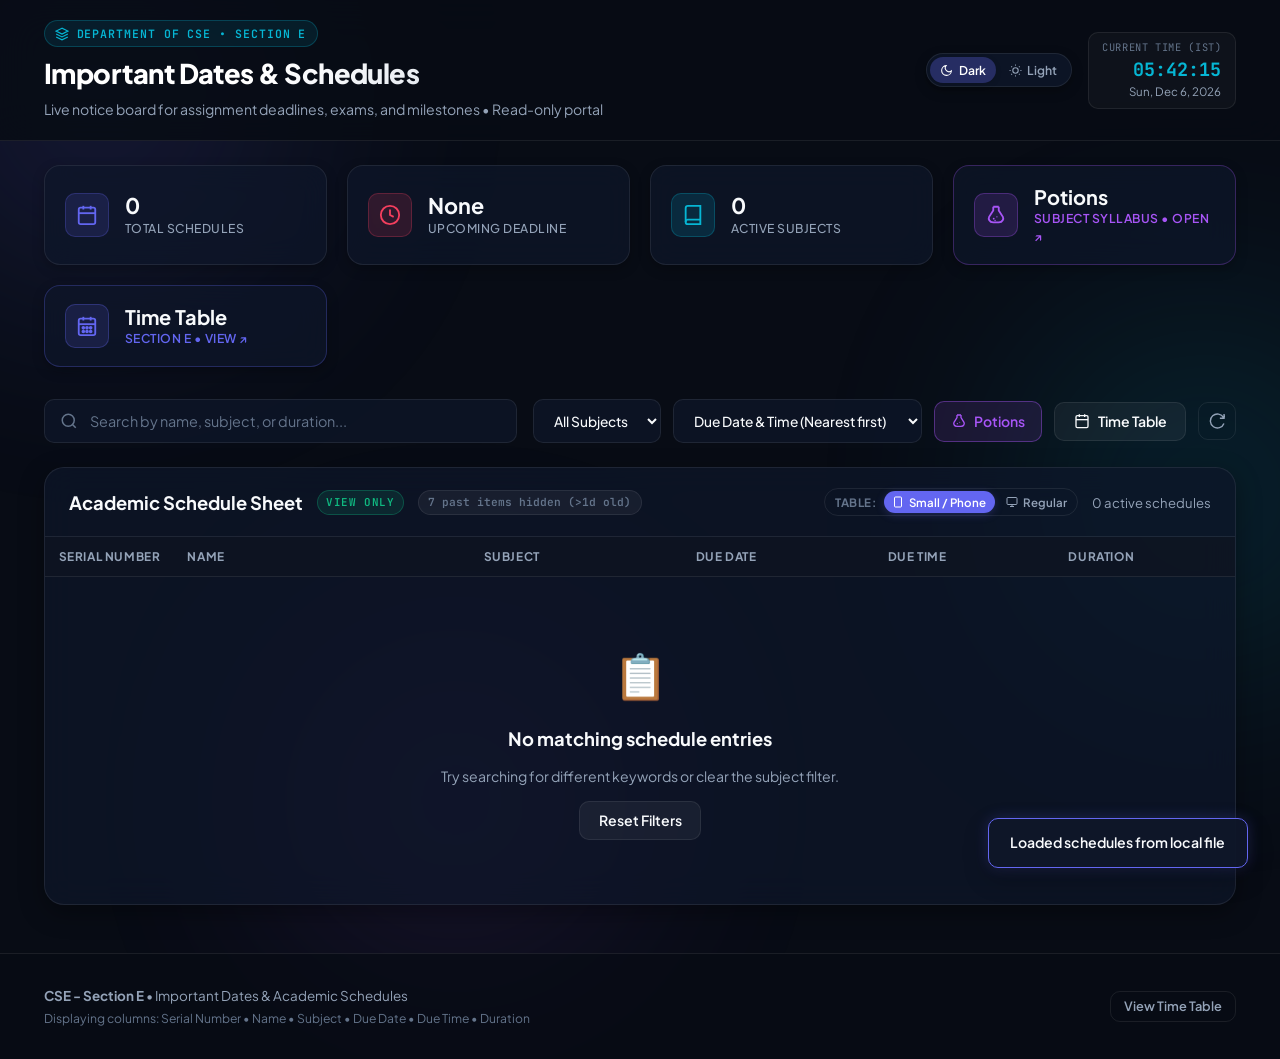
==== index.html @ bdba275c "Syllabus tab added" ====
<!DOCTYPE html>
<html lang="en">
<head>
  <meta charset="UTF-8">
  <meta name="viewport" content="width=device-width, initial-scale=1.0">
  <meta name="description" content="CSE-E Academic Schedules & Important Dates - View-only portal synced with offline schedules.txt.">
  <title>CSE - E | Important Dates & Schedules</title>
  <link rel="preconnect" href="https://fonts.googleapis.com">
  <link rel="preconnect" href="https://fonts.gstatic.com" crossorigin>
  <link href="https://fonts.googleapis.com/css2?family=Plus+Jakarta+Sans:wght@300;400;500;600;700;800&family=JetBrains+Mono:wght@400;500;600&display=swap" rel="stylesheet">
  <link rel="stylesheet" href="style.css?v=2">
  <script>
    (function() {
      try {
        const saved = localStorage.getItem('csee_theme') || 'dark';
        document.documentElement.setAttribute('data-theme', saved);
      } catch (e) {
        document.documentElement.setAttribute('data-theme', 'dark');
      }
    })();
  </script>
</head>
<body class="view-page">
  <!-- Ambient background glow elements -->
  <div class="glow-orb orb-1"></div>
  <div class="glow-orb orb-2"></div>
  <div class="glow-orb orb-3"></div>

  <!-- Header Section -->
  <header class="header">
    <div class="container header-container">
      <div class="brand">
        <div class="brand-badge">
          <svg class="brand-icon" viewBox="0 0 24 24" fill="none" stroke="currentColor" stroke-width="2">
            <path d="M12 2L2 7l10 5 10-5-10-5zM2 17l10 5 10-5M2 12l10 5 10-5"/>
          </svg>
          <span>DEPARTMENT OF CSE &bull; SECTION E</span>
        </div>
        <h1 class="portal-title">Important Dates & Schedules</h1>
        <p class="portal-subtitle">Live notice board for assignment deadlines, exams, and milestones &bull; Read-only portal</p>
      </div>

      <div class="header-right">
        <!-- Theme Mode Switcher -->
        <div class="theme-switch" role="group" aria-label="Theme mode switcher">
          <button type="button" class="theme-opt-btn active" id="themeDarkBtn" title="Switch to Dark Mode" aria-label="Dark Mode">
            <svg viewBox="0 0 24 24" fill="none" stroke="currentColor" stroke-width="2">
              <path d="M21 12.79A9 9 0 1 1 11.21 3 7 7 0 0 0 21 12.79z"></path>
            </svg>
            <span>Dark</span>
          </button>
          <button type="button" class="theme-opt-btn" id="themeLightBtn" title="Switch to Light Mode" aria-label="Light Mode">
            <svg viewBox="0 0 24 24" fill="none" stroke="currentColor" stroke-width="2">
              <circle cx="12" cy="12" r="5"></circle>
              <line x1="12" y1="1" x2="12" y2="3"></line>
              <line x1="12" y1="21" x2="12" y2="23"></line>
              <line x1="4.22" y1="4.22" x2="5.64" y2="5.64"></line>
              <line x1="18.36" y1="18.36" x2="19.78" y2="19.78"></line>
              <line x1="1" y1="12" x2="3" y2="12"></line>
              <line x1="21" y1="12" x2="23" y2="12"></line>
              <line x1="4.22" y1="19.78" x2="5.64" y2="18.36"></line>
              <line x1="18.36" y1="5.64" x2="19.78" y2="4.22"></line>
            </svg>
            <span>Light</span>
          </button>
        </div>

        <div class="live-clock-card">
          <div class="clock-label">CURRENT TIME (IST)</div>
          <div class="clock-time" id="liveClock">--:--:--</div>
          <div class="clock-date" id="liveDate">Loading...</div>
        </div>
      </div>
    </div>
  </header>

  <!-- Quick Status Summary Cards -->
  <section class="stats-section">
    <div class="container stats-grid-view">
      <div class="stat-card">
        <div class="stat-icon total-icon">
          <svg viewBox="0 0 24 24" fill="none" stroke="currentColor" stroke-width="2">
            <rect x="3" y="4" width="18" height="18" rx="2" ry="2"></rect>
            <line x1="16" y1="2" x2="16" y2="6"></line>
            <line x1="8" y1="2" x2="8" y2="6"></line>
            <line x1="3" y1="10" x2="21" y2="10"></line>
          </svg>
        </div>
        <div class="stat-info">
          <span class="stat-value" id="statTotalCount">0</span>
          <span class="stat-title">Total Schedules</span>
        </div>
      </div>

      <div class="stat-card">
        <div class="stat-icon urgent-icon">
          <svg viewBox="0 0 24 24" fill="none" stroke="currentColor" stroke-width="2">
            <circle cx="12" cy="12" r="10"></circle>
            <polyline points="12 6 12 12 16 14"></polyline>
          </svg>
        </div>
        <div class="stat-info">
          <span class="stat-value" id="statDueSoon">--</span>
          <span class="stat-title">Upcoming Deadline</span>
        </div>
      </div>

      <div class="stat-card">
        <div class="stat-icon subject-icon">
          <svg viewBox="0 0 24 24" fill="none" stroke="currentColor" stroke-width="2">
            <path d="M4 19.5A2.5 2.5 0 0 1 6.5 17H20"></path>
            <path d="M6.5 2H20v20H6.5A2.5 2.5 0 0 1 4 19.5v-15A2.5 2.5 0 0 1 6.5 2z"></path>
          </svg>
        </div>
        <div class="stat-info">
          <span class="stat-value" id="statSubjectsCount">0</span>
          <span class="stat-title">Active Subjects</span>
        </div>
      </div>

      <a class="stat-card stat-card-interactive potions-card" id="openPotionsCard" href="https://docs.google.com/document/d/1VaUhq8K8fnK2XZphHLswSCfXqhqDWJyjUrxUcjW-ZAA/edit?usp=sharing" target="_blank" rel="noopener noreferrer" title="View Subject Syllabus (Potions)">
        <div class="stat-icon potions-icon">
          <svg viewBox="0 0 24 24" fill="none" stroke="currentColor" stroke-width="2">
            <path d="M9 3h6M9 3v4L4.5 14C3.5 16 4.5 20 9 20h6c4.5 0 5.5-4 4.5-6L15 7V3M9 3h6"/>
            <circle cx="9.5" cy="16" r="1" fill="currentColor" stroke="none"/>
            <circle cx="13" cy="14" r="0.75" fill="currentColor" stroke="none"/>
            <circle cx="11" cy="18" r="0.75" fill="currentColor" stroke="none"/>
          </svg>
        </div>
        <div class="stat-info">
          <span class="stat-value potions-val">Potions</span>
          <span class="stat-title potions-sub">Subject Syllabus &bull; Open ↗</span>
        </div>
      </a>

      <div class="stat-card stat-card-interactive" id="openTimetableCard" role="button" tabindex="0" title="Click to view weekly class timetable">
        <div class="stat-icon timetable-icon">
          <svg viewBox="0 0 24 24" fill="none" stroke="currentColor" stroke-width="2">
            <rect x="3" y="4" width="18" height="18" rx="2" ry="2"></rect>
            <line x1="16" y1="2" x2="16" y2="6"></line>
            <line x1="8" y1="2" x2="8" y2="6"></line>
            <line x1="3" y1="10" x2="21" y2="10"></line>
            <circle cx="8" cy="14" r="1" fill="currentColor"></circle>
            <circle cx="12" cy="14" r="1" fill="currentColor"></circle>
            <circle cx="16" cy="14" r="1" fill="currentColor"></circle>
            <circle cx="8" cy="18" r="1" fill="currentColor"></circle>
            <circle cx="12" cy="18" r="1" fill="currentColor"></circle>
            <circle cx="16" cy="18" r="1" fill="currentColor"></circle>
          </svg>
        </div>
        <div class="stat-info">
          <span class="stat-value timetable-val">Time Table</span>
          <span class="stat-title timetable-sub">Section E &bull; View ↗</span>
        </div>
      </div>
    </div>
  </section>

  <!-- Main View Area -->
  <main class="main-content">
    <div class="container">
      
      <!-- Filter and Search Bar -->
      <div class="filter-wrapper">
        <div class="search-box">
          <svg class="search-icon" viewBox="0 0 24 24" fill="none" stroke="currentColor" stroke-width="2">
            <circle cx="11" cy="11" r="8"></circle>
            <line x1="21" y1="21" x2="16.65" y2="16.65"></line>
          </svg>
          <input type="text" id="searchInput" placeholder="Search by name, subject, or duration..." autocomplete="off">
          <button class="clear-search" id="clearSearch" aria-label="Clear search" style="display: none;">&times;</button>
        </div>

        <div class="filter-controls">
          <div class="select-group">
            <label for="subjectFilter" class="visually-hidden">Filter by Subject</label>
            <select id="subjectFilter" aria-label="Filter by Subject">
              <option value="all">All Subjects</option>
            </select>
          </div>

          <div class="select-group">
            <label for="sortSelect" class="visually-hidden">Sort order</label>
            <select id="sortSelect" aria-label="Sort schedules">
              <option value="datetime-asc" selected>Due Date &amp; Time (Nearest first)</option>
              <option value="datetime-desc">Due Date &amp; Time (Furthest first)</option>
              <option value="sn-asc">Serial Number: 1 &rarr; N</option>
              <option value="name-asc">Name: A &rarr; Z</option>
              <option value="subject-asc">Subject: A &rarr; Z</option>
            </select>
          </div>

          <a class="btn btn-potions" id="openPotionsBtn" href="https://docs.google.com/document/d/1VaUhq8K8fnK2XZphHLswSCfXqhqDWJyjUrxUcjW-ZAA/edit?usp=sharing" target="_blank" rel="noopener noreferrer" title="View Subject Syllabus">
            <svg class="icon" viewBox="0 0 24 24" fill="none" stroke="currentColor" stroke-width="2">
              <path d="M9 3h6M9 3v4L4.5 14C3.5 16 4.5 20 9 20h6c4.5 0 5.5-4 4.5-6L15 7V3"/>
              <circle cx="9.5" cy="16" r="1" fill="currentColor" stroke="none"/>
              <circle cx="13" cy="14" r="0.75" fill="currentColor" stroke="none"/>
            </svg>
            <span>Potions</span>
          </a>

          <button class="btn btn-secondary" id="openTimetableBtn" type="button" title="View Weekly Class Time Table">
            <svg class="icon" viewBox="0 0 24 24" fill="none" stroke="currentColor" stroke-width="2">
              <rect x="3" y="4" width="18" height="18" rx="2" ry="2"></rect>
              <line x1="16" y1="2" x2="16" y2="6"></line>
              <line x1="8" y1="2" x2="8" y2="6"></line>
              <line x1="3" y1="10" x2="21" y2="10"></line>
            </svg>
            <span>Time Table</span>
          </button>

          <button class="btn btn-ghost btn-icon-only" id="refreshBtn" title="Reload schedules data">
            <svg viewBox="0 0 24 24" fill="none" stroke="currentColor" stroke-width="2">
              <path d="M21.5 2v6h-6M21.34 15.57a10 10 0 1 1-.57-8.38l5.67-5.67"/>
            </svg>
          </button>
        </div>
      </div>

      <!-- Local file:// protocol helper banner (visible only if browser CORS blocks local file fetch) -->
      <div class="file-protocol-banner" id="fileProtocolBanner" style="display: none;">
        <div class="banner-content">
          <svg viewBox="0 0 24 24" fill="none" stroke="currentColor" stroke-width="2">
            <circle cx="12" cy="12" r="10"></circle>
            <line x1="12" y1="8" x2="12" y2="12"></line>
            <line x1="12" y1="16" x2="12.01" y2="16"></line>
          </svg>
          <div>
            <strong>Direct file:// protocol detected:</strong>
            <span>Browsers restrict reading local disk files via file://. Choose <code>schedules.txt</code> from this folder once or open via GitHub Pages / local server.</span>
          </div>
        </div>
        <label class="btn btn-sm btn-primary file-input-label">
          <span>Choose schedules.txt</span>
          <input type="file" id="localFileInput" accept=".txt,.csv" style="display: none;">
        </label>
      </div>

      <!-- Schedules Table Container -->
      <div class="table-container-card scale-compact" id="tableCard">
        <div class="table-header-meta">
          <div class="table-title-wrap">
            <h2 class="section-title">Academic Schedule Sheet</h2>
            <span class="read-only-badge">VIEW ONLY</span>
            <span class="hidden-pill" id="hiddenStatusBadge" style="display: none;"></span>
          </div>

          <div class="table-meta-right">
            <!-- Quick Scale Toggle (Small/Phone vs Regular) -->
            <div class="table-scale-switch" role="group" aria-label="Table scale view">
              <span class="scale-label">Table:</span>
              <button type="button" class="scale-btn active" id="scaleCompactBtn" data-scale="compact" title="Small scale: fits mobile screen easily without scrolling">
                <svg viewBox="0 0 24 24" fill="none" stroke="currentColor" stroke-width="2">
                  <rect x="5" y="2" width="14" height="20" rx="2" ry="2"></rect>
                  <line x1="12" y1="18" x2="12.01" y2="18"></line>
                </svg>
                <span>Small / Phone</span>
              </button>
              <button type="button" class="scale-btn" id="scaleNormalBtn" data-scale="normal" title="Regular scale with horizontal scrolling">
                <svg viewBox="0 0 24 24" fill="none" stroke="currentColor" stroke-width="2">
                  <rect x="2" y="3" width="20" height="14" rx="2" ry="2"></rect>
                  <line x1="8" y1="21" x2="16" y2="21"></line>
                  <line x1="12" y1="17" x2="12" y2="21"></line>
                </svg>
                <span>Regular</span>
              </button>
            </div>
            <span class="results-count" id="resultsCount">Showing active entries</span>
          </div>
        </div>

        <div class="table-responsive">
          <table class="schedules-table" id="schedulesTable">
            <thead>
              <tr>
                <th class="col-sn" scope="col"><span class="th-desktop">Serial Number</span><span class="th-mobile">#</span></th>
                <th class="col-name" scope="col">Name</th>
                <th class="col-subject" scope="col">Subject</th>
                <th class="col-due" scope="col">Due Date</th>
                <th class="col-time" scope="col"><span class="th-desktop">Due Time</span><span class="th-mobile">Time</span></th>
                <th class="col-duration" scope="col"><span class="th-desktop">Duration</span><span class="th-mobile">Dur</span></th>
              </tr>
            </thead>
            <tbody id="schedulesTableBody">
              <!-- Dynamically populated rows from schedules.txt -->
            </tbody>
          </table>
        </div>

        <!-- Empty State -->
        <div class="empty-state" id="emptyState" style="display: none;">
          <div class="empty-icon">📋</div>
          <h3>No matching schedule entries</h3>
          <p>Try searching for different keywords or clear the subject filter.</p>
          <button class="btn btn-secondary" id="resetFiltersBtn">Reset Filters</button>
        </div>
      </div>

    </div>
  </main>

  <!-- Time Table Modal / Lightbox -->
  <div class="modal-overlay" id="timetableModal" role="dialog" aria-modal="true" aria-labelledby="timetableTitle">
    <div class="modal-card timetable-modal-card">
      <div class="modal-header">
        <div class="modal-title-wrap">
          <div class="brand-badge" style="margin-bottom: 0.25rem;">
            <span>SECTION E &bull; SEMESTER TIMETABLE</span>
          </div>
          <h3 id="timetableTitle">Class Time Table</h3>
        </div>
        <div class="modal-header-actions">
          <a href="Time_Table.jpeg" download="CSE_E_Time_Table.jpeg" class="btn btn-sm btn-secondary" title="Download Time Table Image">
            <svg class="icon" viewBox="0 0 24 24" fill="none" stroke="currentColor" stroke-width="2">
              <path d="M21 15v4a2 2 0 0 1-2 2H5a2 2 0 0 1-2-2v-4"></path>
              <polyline points="7 10 12 15 17 10"></polyline>
              <line x1="12" y1="15" x2="12" y2="3"></line>
            </svg>
            <span>Download</span>
          </a>
          <a href="Time_Table.jpeg" target="_blank" rel="noopener noreferrer" class="btn btn-sm btn-ghost" title="Open full resolution in new tab">
            <svg class="icon" viewBox="0 0 24 24" fill="none" stroke="currentColor" stroke-width="2">
              <path d="M18 13v6a2 2 0 0 1-2 2H5a2 2 0 0 1-2-2V8a2 2 0 0 1 2-2h6"></path>
              <polyline points="15 3 21 3 21 9"></polyline>
              <line x1="10" y1="14" x2="21" y2="3"></line>
            </svg>
            <span>Full View</span>
          </a>
          <button class="modal-close-btn" id="closeTimetableBtn" aria-label="Close timetable modal">&times;</button>
        </div>
      </div>
      <div class="timetable-modal-body">
        <div class="timetable-img-wrapper">
          <img src="Time_Table.jpeg" alt="CSE Section E Class Time Table" class="timetable-img" onerror="this.src='Time_Table.png'" id="timetableImg">
        </div>
      </div>
    </div>
  </div>

  <!-- Notification Toast -->
  <div class="toast" id="toastNotification" role="alert"></div>

  <!-- Footer -->
  <footer class="footer">
    <div class="container footer-content">
      <div class="footer-left">
        <p><strong>CSE - Section E</strong> &bull; Important Dates &amp; Academic Schedules</p>
        <p class="text-muted">Displaying columns: Serial Number &bull; Name &bull; Subject &bull; Due Date &bull; Due Time &bull; Duration</p>
      </div>
      <div class="footer-actions">
        <button class="btn btn-sm btn-ghost" id="openTimetableFooterBtn">View Time Table</button>
      </div>
    </div>
  </footer>

  <script src="script.js?v=2"></script>
</body>
</html>
---- style.css ----
/* ==========================================================================
   CSE - E Important Dates & Schedules - Global Design System
   Modern Glassmorphic Dark Architecture with Refined Typography
   ========================================================================== */

:root, [data-theme="dark"] {
  /* Color Palette - Dark Mode (Default) */
  --bg-dark: #080c15;
  --bg-card: rgba(15, 23, 42, 0.72);
  --bg-card-hover: rgba(24, 34, 60, 0.85);
  --bg-card-solid: #0f172a;
  --bg-input: rgba(14, 20, 33, 0.85);
  --border-subtle: rgba(255, 255, 255, 0.08);
  --border-strong: rgba(255, 255, 255, 0.16);
  --border-focus: rgba(99, 102, 241, 0.55);

  /* Text Colors */
  --text-main: #f8fafc;
  --text-muted: #94a3b8;
  --text-dim: #64748b;

  /* Accent Colors */
  --primary: #6366f1;
  --primary-hover: #4f46e5;
  --primary-glow: rgba(99, 102, 241, 0.25);
  --cyan: #06b6d4;
  --cyan-glow: rgba(6, 182, 212, 0.2);
  --emerald: #10b981;
  --emerald-glow: rgba(16, 185, 129, 0.2);
  --amber: #f59e0b;
  --amber-glow: rgba(245, 158, 11, 0.2);
  --rose: #f43f5e;
  --rose-glow: rgba(244, 63, 94, 0.2);
  --purple: #a855f7;

  /* Theme Specific Component Styling */
  --header-bg: rgba(8, 12, 21, 0.85);
  --table-head-bg: rgba(14, 20, 33, 0.75);
  --table-row-hover: rgba(255, 255, 255, 0.035);
  --pill-bg: rgba(255, 255, 255, 0.05);
  --clock-bg: rgba(255, 255, 255, 0.03);
  --portal-title-gradient: linear-gradient(135deg, #ffffff 40%, #cbd5e1 100%);
  --orb-opacity: 0.3;
  --theme-switch-bg: rgba(15, 23, 42, 0.85);
  --theme-active-bg: rgba(99, 102, 241, 0.3);
  --theme-active-color: #ffffff;
  --modal-overlay-bg: rgba(3, 7, 18, 0.78);
  --toast-bg: rgba(15, 23, 42, 0.95);
  --footer-bg: rgba(8, 12, 21, 0.7);

  --subject-pill-bg: rgba(99, 102, 241, 0.12);
  --subject-pill-border: rgba(99, 102, 241, 0.28);
  --subject-pill-text: #c7d2fe;

  --due-tag-urgent-bg: rgba(244, 63, 94, 0.18);
  --due-tag-urgent-border: rgba(244, 63, 94, 0.35);
  --due-tag-urgent-text: #fda4af;

  --due-tag-soon-bg: rgba(245, 158, 11, 0.18);
  --due-tag-soon-border: rgba(245, 158, 11, 0.35);
  --due-tag-soon-text: #fde68a;

  --due-tag-normal-bg: rgba(16, 185, 129, 0.15);
  --due-tag-normal-border: rgba(16, 185, 129, 0.3);
  --due-tag-normal-text: #a7f3d0;

  --due-tag-overdue-bg: rgba(100, 116, 139, 0.2);
  --due-tag-overdue-border: rgba(100, 116, 139, 0.3);
  --due-tag-overdue-text: #94a3b8;

  --due-time-bg: rgba(6, 182, 212, 0.1);
  --due-time-border: rgba(6, 182, 212, 0.25);
  --due-time-text: var(--cyan);

  --banner-warning-text: #fde68a;
  --inline-overdue-text: #fbbf24;

  /* Typography */
  --font-main: 'Plus Jakarta Sans', -apple-system, BlinkMacSystemFont, 'Segoe UI', Roboto, sans-serif;
  --font-mono: 'JetBrains Mono', monospace;

  /* Shadows & Transitions */
  --transition-fast: 0.15s cubic-bezier(0.16, 1, 0.3, 1);
  --transition-normal: 0.25s cubic-bezier(0.16, 1, 0.3, 1);
  --shadow-sm: 0 4px 12px rgba(0, 0, 0, 0.25);
  --shadow-md: 0 8px 24px rgba(0, 0, 0, 0.35);
  --shadow-lg: 0 16px 36px rgba(0, 0, 0, 0.45);
  --shadow-glow: 0 0 24px rgba(99, 102, 241, 0.2);

  /* Radius */
  --radius-sm: 6px;
  --radius-md: 10px;
  --radius-lg: 16px;
  --radius-xl: 20px;
  --radius-full: 9999px;
}

[data-theme="light"] {
  /* Color Palette - Light Mode */
  --bg-dark: #f8fafc;
  --bg-card: rgba(255, 255, 255, 0.9);
  --bg-card-hover: #ffffff;
  --bg-card-solid: #ffffff;
  --bg-input: #ffffff;
  --border-subtle: rgba(15, 23, 42, 0.08);
  --border-strong: rgba(15, 23, 42, 0.16);
  --border-focus: rgba(79, 70, 229, 0.55);

  /* Text Colors */
  --text-main: #0f172a;
  --text-muted: #475569;
  --text-dim: #64748b;

  /* Accent Colors */
  --primary: #4f46e5;
  --primary-hover: #4338ca;
  --primary-glow: rgba(79, 70, 229, 0.2);
  --cyan: #0284c7;
  --cyan-glow: rgba(2, 132, 199, 0.2);
  --emerald: #059669;
  --emerald-glow: rgba(5, 150, 105, 0.2);
  --amber: #d97706;
  --amber-glow: rgba(217, 119, 6, 0.2);
  --rose: #e11d48;
  --rose-glow: rgba(225, 29, 72, 0.2);
  --purple: #9333ea;

  /* Theme Specific Component Styling */
  --header-bg: rgba(255, 255, 255, 0.88);
  --table-head-bg: #f1f5f9;
  --table-row-hover: rgba(241, 245, 249, 0.85);
  --pill-bg: #f1f5f9;
  --clock-bg: #ffffff;
  --portal-title-gradient: linear-gradient(135deg, #0f172a 40%, #334155 100%);
  --orb-opacity: 0.12;
  --theme-switch-bg: #e2e8f0;
  --theme-active-bg: #ffffff;
  --theme-active-color: #4f46e5;
  --modal-overlay-bg: rgba(15, 23, 42, 0.5);
  --toast-bg: rgba(255, 255, 255, 0.98);
  --footer-bg: rgba(255, 255, 255, 0.85);

  --subject-pill-bg: #eef2ff;
  --subject-pill-border: #c7d2fe;
  --subject-pill-text: #4338ca;

  --due-tag-urgent-bg: #ffe4e6;
  --due-tag-urgent-border: #fecdd3;
  --due-tag-urgent-text: #be123c;

  --due-tag-soon-bg: #fef3c7;
  --due-tag-soon-border: #fde68a;
  --due-tag-soon-text: #b45309;

  --due-tag-normal-bg: #d1fae5;
  --due-tag-normal-border: #a7f3d0;
  --due-tag-normal-text: #047857;

  --due-tag-overdue-bg: #e2e8f0;
  --due-tag-overdue-border: #cbd5e1;
  --due-tag-overdue-text: #475569;

  --due-time-bg: #e0f2fe;
  --due-time-border: #bae6fd;
  --due-time-text: #0369a1;

  --banner-warning-text: #92400e;
  --inline-overdue-text: #b45309;

  /* Shadows */
  --shadow-sm: 0 2px 8px rgba(15, 23, 42, 0.05);
  --shadow-md: 0 6px 18px rgba(15, 23, 42, 0.08);
  --shadow-lg: 0 14px 32px rgba(15, 23, 42, 0.12);
  --shadow-glow: 0 0 20px rgba(79, 70, 229, 0.15);
}

/* Reset & Base */
*, *::before, *::after {
  box-sizing: border-box;
  margin: 0;
  padding: 0;
}

html {
  font-family: var(--font-main);
  background-color: var(--bg-dark);
  color: var(--text-main);
  scroll-behavior: smooth;
  -webkit-font-smoothing: antialiased;
  transition: background-color 0.25s ease, color 0.25s ease;
}

body {
  min-height: 100vh;
  position: relative;
  overflow-x: hidden;
  line-height: 1.5;
  display: flex;
  flex-direction: column;
}

.container {
  width: 100%;
  max-width: 1240px;
  margin: 0 auto;
  padding: 0 1.5rem;
}

/* Ambient Background Orbs */
.glow-orb {
  position: fixed;
  border-radius: 50%;
  filter: blur(130px);
  pointer-events: none;
  z-index: 0;
  opacity: var(--orb-opacity);
  transition: opacity 0.3s ease;
}

.orb-1 {
  width: 500px;
  height: 500px;
  background: radial-gradient(circle, var(--primary) 0%, transparent 70%);
  top: -150px;
  left: -150px;
}

.orb-2 {
  width: 450px;
  height: 450px;
  background: radial-gradient(circle, var(--cyan) 0%, transparent 70%);
  top: 30%;
  right: -150px;
}

.orb-3 {
  width: 400px;
  height: 400px;
  background: radial-gradient(circle, var(--purple) 0%, transparent 70%);
  bottom: -100px;
  left: 20%;
}

/* Visually Hidden Helper */
.visually-hidden {
  position: absolute;
  width: 1px;
  height: 1px;
  padding: 0;
  margin: -1px;
  overflow: hidden;
  clip: rect(0, 0, 0, 0);
  border: 0;
}

/* ==========================================================================
   Header Section
   ========================================================================== */

.header {
  position: sticky;
  top: 0;
  z-index: 50;
  padding: 1.25rem 0;
  background: var(--header-bg);
  backdrop-filter: blur(20px);
  -webkit-backdrop-filter: blur(20px);
  border-bottom: 1px solid var(--border-subtle);
  transition: background-color 0.25s ease, border-color 0.25s ease;
}

.header-container {
  display: flex;
  justify-content: space-between;
  align-items: center;
  gap: 1.5rem;
  flex-wrap: wrap;
}

.brand {
  display: flex;
  flex-direction: column;
  gap: 0.35rem;
}

.brand-badge {
  display: inline-flex;
  align-items: center;
  gap: 0.45rem;
  font-family: var(--font-mono);
  font-size: 0.72rem;
  font-weight: 600;
  letter-spacing: 0.08em;
  color: var(--cyan);
  background: rgba(6, 182, 212, 0.1);
  border: 1px solid rgba(6, 182, 212, 0.25);
  padding: 0.25rem 0.65rem;
  border-radius: var(--radius-full);
  width: fit-content;
}

.brand-icon {
  width: 14px;
  height: 14px;
}

.portal-title {
  font-size: 1.7rem;
  font-weight: 800;
  letter-spacing: -0.02em;
  background: var(--portal-title-gradient);
  -webkit-background-clip: text;
  -webkit-text-fill-color: transparent;
}

.portal-subtitle {
  font-size: 0.88rem;
  color: var(--text-muted);
}

.header-right {
  display: flex;
  align-items: center;
  gap: 1rem;
}

/* Theme Switcher */
.theme-switch {
  display: inline-flex;
  align-items: center;
  background: var(--theme-switch-bg);
  border: 1px solid var(--border-subtle);
  border-radius: var(--radius-full);
  padding: 3px;
  gap: 2px;
  box-shadow: var(--shadow-sm);
  transition: background-color 0.25s ease, border-color 0.25s ease;
}

.theme-opt-btn {
  display: inline-flex;
  align-items: center;
  gap: 0.35rem;
  background: transparent;
  border: none;
  border-radius: var(--radius-full);
  padding: 0.32rem 0.65rem;
  font-family: var(--font-main);
  font-size: 0.76rem;
  font-weight: 600;
  color: var(--text-muted);
  cursor: pointer;
  transition: all var(--transition-fast);
  user-select: none;
}

.theme-opt-btn svg {
  width: 13px;
  height: 13px;
  flex-shrink: 0;
}

.theme-opt-btn:hover {
  color: var(--text-main);
}

.theme-opt-btn.active {
  background: var(--theme-active-bg);
  color: var(--theme-active-color);
  box-shadow: 0 2px 6px rgba(0, 0, 0, 0.12);
}

/* Live Clock Card */
.live-clock-card {
  display: flex;
  flex-direction: column;
  align-items: flex-end;
  background: var(--clock-bg);
  border: 1px solid var(--border-subtle);
  padding: 0.45rem 0.85rem;
  border-radius: var(--radius-md);
  transition: background-color 0.25s ease, border-color 0.25s ease;
}

.clock-label {
  font-family: var(--font-mono);
  font-size: 0.65rem;
  letter-spacing: 0.06em;
  color: var(--text-dim);
}

.clock-time {
  font-family: var(--font-mono);
  font-size: 1.15rem;
  font-weight: 700;
  color: var(--cyan);
}

.clock-date {
  font-size: 0.72rem;
  color: var(--text-muted);
}

/* ==========================================================================
   Buttons & Badges
   ========================================================================== */

.btn {
  display: inline-flex;
  align-items: center;
  justify-content: center;
  gap: 0.5rem;
  font-family: var(--font-main);
  font-size: 0.88rem;
  font-weight: 600;
  padding: 0.6rem 1.15rem;
  border-radius: var(--radius-md);
  cursor: pointer;
  border: 1px solid transparent;
  transition: all var(--transition-fast);
  text-decoration: none;
  white-space: nowrap;
}

.btn .icon {
  width: 16px;
  height: 16px;
}

.btn-primary {
  background: linear-gradient(135deg, var(--primary) 0%, #4f46e5 100%);
  color: #ffffff;
  box-shadow: 0 4px 14px var(--primary-glow);
}

.btn-primary:hover {
  background: linear-gradient(135deg, #4f46e5 0%, #4338ca 100%);
  transform: translateY(-1px);
  box-shadow: 0 6px 18px rgba(99, 102, 241, 0.35);
}

.btn-secondary {
  background: var(--pill-bg);
  color: var(--text-main);
  border-color: var(--border-subtle);
}

.btn-secondary:hover {
  background: var(--border-subtle);
  border-color: var(--border-strong);
  transform: translateY(-1px);
}

.btn-success {
  background: linear-gradient(135deg, #10b981 0%, #059669 100%);
  color: #ffffff;
  box-shadow: 0 4px 14px var(--emerald-glow);
}

.btn-success:hover {
  background: linear-gradient(135deg, #059669 0%, #047857 100%);
  transform: translateY(-1px);
  box-shadow: 0 6px 18px rgba(16, 185, 129, 0.35);
}

.btn-ghost {
  background: transparent;
  color: var(--text-muted);
  border-color: var(--border-subtle);
}

.btn-ghost:hover {
  color: var(--text-main);
  background: var(--pill-bg);
}

.btn-outline {
  background: transparent;
  color: var(--primary);
  border-color: rgba(99, 102, 241, 0.4);
}

.btn-outline:hover {
  background: rgba(99, 102, 241, 0.1);
  border-color: var(--primary);
}

.btn-danger-outline {
  background: transparent;
  color: var(--rose);
  border-color: rgba(244, 63, 94, 0.35);
}

.btn-danger-outline:hover {
  background: rgba(244, 63, 94, 0.15);
  border-color: var(--rose);
}

.btn-sm {
  padding: 0.4rem 0.8rem;
  font-size: 0.8rem;
}

.btn-xs {
  padding: 0.25rem 0.55rem;
  font-size: 0.72rem;
}

.btn-icon-only {
  padding: 0.6rem;
  width: 38px;
  height: 38px;
}

.btn-icon-only svg {
  width: 18px;
  height: 18px;
}

/* ==========================================================================
   Quick Stats Overview
   ========================================================================== */

.stats-section {
  padding: 1.5rem 0 0.75rem 0;
  position: relative;
  z-index: 10;
}

.stats-grid-view {
  display: grid;
  grid-template-columns: repeat(4, 1fr);
  gap: 1.25rem;
}

.stat-card {
  background: var(--bg-card);
  backdrop-filter: blur(14px);
  -webkit-backdrop-filter: blur(14px);
  border: 1px solid var(--border-subtle);
  border-radius: var(--radius-lg);
  padding: 1.15rem 1.25rem;
  display: flex;
  align-items: center;
  gap: 1rem;
  box-shadow: var(--shadow-sm);
  transition: all var(--transition-fast);
}

.stat-card:hover {
  transform: translateY(-2px);
  border-color: rgba(255, 255, 255, 0.18);
  box-shadow: var(--shadow-md);
}

.stat-icon {
  width: 44px;
  height: 44px;
  border-radius: var(--radius-md);
  display: flex;
  align-items: center;
  justify-content: center;
  flex-shrink: 0;
}

.stat-icon svg {
  width: 22px;
  height: 22px;
}

.total-icon {
  background: rgba(99, 102, 241, 0.15);
  color: var(--primary);
  border: 1px solid rgba(99, 102, 241, 0.25);
}

.urgent-icon {
  background: rgba(244, 63, 94, 0.15);
  color: var(--rose);
  border: 1px solid rgba(244, 63, 94, 0.25);
}

.subject-icon {
  background: rgba(6, 182, 212, 0.15);
  color: var(--cyan);
  border: 1px solid rgba(6, 182, 212, 0.25);
}

.sync-icon {
  background: rgba(16, 185, 129, 0.15);
  color: var(--emerald);
  border: 1px solid rgba(16, 185, 129, 0.25);
}

.stat-info {
  display: flex;
  flex-direction: column;
  overflow: hidden;
}

.stat-value {
  font-size: 1.35rem;
  font-weight: 700;
  line-height: 1.2;
  color: var(--text-main);
  white-space: nowrap;
  overflow: hidden;
  text-overflow: ellipsis;
}

.sync-tag {
  font-family: var(--font-mono);
  font-size: 0.95rem;
  color: var(--emerald);
}

.stat-title {
  font-size: 0.76rem;
  font-weight: 500;
  color: var(--text-muted);
  text-transform: uppercase;
  letter-spacing: 0.04em;
}

/* ==========================================================================
   Filter and Search Bar
   ========================================================================== */

.main-content {
  padding: 1.25rem 0 3rem 0;
  flex: 1;
  position: relative;
  z-index: 10;
}

.filter-wrapper {
  display: flex;
  gap: 1rem;
  align-items: center;
  justify-content: space-between;
  margin-bottom: 1.5rem;
  flex-wrap: wrap;
}

.search-box {
  flex: 1;
  min-width: 280px;
  position: relative;
  display: flex;
  align-items: center;
}

.search-icon {
  position: absolute;
  left: 1rem;
  width: 18px;
  height: 18px;
  color: var(--text-dim);
  pointer-events: none;
}

.search-box input {
  width: 100%;
  background: var(--bg-card);
  border: 1px solid var(--border-subtle);
  border-radius: var(--radius-md);
  padding: 0.75rem 2.5rem 0.75rem 2.8rem;
  color: var(--text-main);
  font-family: var(--font-main);
  font-size: 0.9rem;
  transition: all var(--transition-fast);
  outline: none;
}

.search-box input:focus {
  border-color: var(--primary);
  background: rgba(20, 29, 50, 0.8);
  box-shadow: 0 0 0 3px rgba(99, 102, 241, 0.2);
}

.search-box input::placeholder {
  color: var(--text-dim);
}

.clear-search {
  position: absolute;
  right: 0.85rem;
  background: transparent;
  border: none;
  color: var(--text-dim);
  font-size: 1.25rem;
  cursor: pointer;
  line-height: 1;
  padding: 0.2rem;
}

.clear-search:hover {
  color: var(--text-main);
}

.filter-controls {
  display: flex;
  gap: 0.75rem;
  align-items: center;
}

.select-group select {
  background: var(--bg-card);
  border: 1px solid var(--border-subtle);
  color: var(--text-main);
  font-family: var(--font-main);
  font-size: 0.86rem;
  font-weight: 500;
  padding: 0.72rem 1rem;
  border-radius: var(--radius-md);
  cursor: pointer;
  outline: none;
  transition: border-color var(--transition-fast);
}

.select-group select:focus {
  border-color: var(--primary);
}

/* ==========================================================================
   Banners & Protocol Helpers
   ========================================================================== */

.file-protocol-banner {
  background: rgba(245, 158, 11, 0.12);
  border: 1px solid rgba(245, 158, 11, 0.35);
  border-radius: var(--radius-md);
  padding: 1rem 1.25rem;
  margin-bottom: 1.5rem;
  display: flex;
  align-items: center;
  justify-content: space-between;
  gap: 1rem;
  flex-wrap: wrap;
}

.banner-content {
  display: flex;
  align-items: center;
  gap: 0.75rem;
  color: #fde68a;
  font-size: 0.88rem;
}

.banner-content svg {
  width: 22px;
  height: 22px;
  flex-shrink: 0;
  color: var(--amber);
}

.banner-content code {
  background: rgba(0, 0, 0, 0.3);
  padding: 0.1rem 0.35rem;
  border-radius: 4px;
  font-family: var(--font-mono);
}

/* Workflow hint card */
.workflow-hint-card {
  margin-top: 1.5rem;
  background: rgba(255, 255, 255, 0.02);
  border: 1px dashed var(--border-subtle);
  border-radius: var(--radius-md);
  padding: 0.9rem 1.25rem;
  display: flex;
  align-items: center;
  gap: 0.85rem;
  color: var(--text-muted);
  font-size: 0.86rem;
}

.workflow-hint-card a {
  color: var(--primary);
  text-decoration: underline;
  text-underline-offset: 3px;
}

.hint-icon {
  font-size: 1.15rem;
}

/* ==========================================================================
   Schedules Table Card & 5 Strict Columns
   Columns: Serial Number, Name, Subject, Due Date, Duration
   ========================================================================== */

.table-container-card {
  background: var(--bg-card);
  backdrop-filter: blur(16px);
  -webkit-backdrop-filter: blur(16px);
  border: 1px solid var(--border-subtle);
  border-radius: var(--radius-xl);
  overflow: hidden;
  box-shadow: var(--shadow-md);
}

.table-header-meta {
  padding: 1.25rem 1.5rem;
  border-bottom: 1px solid var(--border-subtle);
  display: flex;
  justify-content: space-between;
  align-items: center;
  gap: 1rem;
  flex-wrap: wrap;
}

.table-title-wrap {
  display: flex;
  align-items: center;
  gap: 0.85rem;
}

.section-title {
  font-size: 1.15rem;
  font-weight: 700;
  color: var(--text-main);
}

.read-only-badge {
  font-family: var(--font-mono);
  font-size: 0.68rem;
  font-weight: 600;
  letter-spacing: 0.05em;
  color: var(--emerald);
  background: rgba(16, 185, 129, 0.12);
  border: 1px solid rgba(16, 185, 129, 0.3);
  padding: 0.2rem 0.55rem;
  border-radius: var(--radius-full);
}

.status-badge {
  font-family: var(--font-mono);
  font-size: 0.72rem;
  font-weight: 600;
  color: var(--cyan);
  background: rgba(6, 182, 212, 0.12);
  border: 1px solid rgba(6, 182, 212, 0.3);
  padding: 0.2rem 0.6rem;
  border-radius: var(--radius-full);
}

.results-count {
  font-size: 0.82rem;
  color: var(--text-muted);
}

/* ==========================================================================
   Table Meta Right & Scale Controls
   ========================================================================== */
.table-meta-right {
  display: flex;
  align-items: center;
  gap: 0.85rem;
  flex-wrap: wrap;
}

.table-scale-switch {
  display: inline-flex;
  align-items: center;
  background: var(--bg-surface);
  border: 1px solid var(--border-subtle);
  border-radius: var(--radius-full);
  padding: 2px;
  gap: 2px;
}

.scale-label {
  font-size: 0.72rem;
  font-weight: 700;
  color: var(--text-dim);
  padding: 0 0.35rem 0 0.5rem;
  text-transform: uppercase;
  letter-spacing: 0.04em;
}

.scale-btn {
  display: inline-flex;
  align-items: center;
  gap: 0.3rem;
  padding: 0.22rem 0.55rem;
  border: none;
  border-radius: var(--radius-full);
  background: transparent;
  color: var(--text-muted);
  font-family: var(--font-main);
  font-size: 0.72rem;
  font-weight: 600;
  cursor: pointer;
  transition: all var(--transition-fast);
}

.scale-btn svg {
  width: 12px;
  height: 12px;
}

.scale-btn:hover {
  color: var(--text-main);
}

.scale-btn.active {
  background: var(--primary);
  color: #ffffff;
  box-shadow: 0 2px 8px var(--primary-glow);
}

/* Responsive labels */
.th-mobile {
  display: none;
}

.dur-short {
  display: none;
}

.table-responsive {
  width: 100%;
  overflow-x: auto;
  -webkit-overflow-scrolling: touch;
}

.schedules-table {
  width: 100%;
  border-collapse: collapse;
  text-align: left;
}

/* Table Header */
.schedules-table thead tr {
  background: var(--table-head-bg);
  border-bottom: 1px solid var(--border-subtle);
  transition: background-color 0.25s ease;
}

.schedules-table th {
  padding: 0.65rem 0.85rem;
  font-size: 0.74rem;
  font-weight: 700;
  text-transform: uppercase;
  letter-spacing: 0.05em;
  color: var(--text-muted);
  white-space: nowrap;
}

.editor-page .schedules-table th {
  padding: 0.95rem 1.25rem;
  font-size: 0.78rem;
}

/* Specific Column Widths - Compact by default */
.col-sn {
  width: 50px;
  min-width: 45px;
  text-align: center;
}

.col-name {
  width: 28%;
  min-width: 150px;
}

.col-subject {
  width: 20%;
  min-width: 110px;
}

.col-due {
  width: 18%;
  min-width: 105px;
}

.col-time {
  width: 17%;
  min-width: 95px;
}

.col-duration {
  width: 17%;
  min-width: 80px;
}

.col-actions {
  width: 130px;
  text-align: center;
}

/* Editor Page Specific Sizing for Inputs */
.editor-page .col-sn { width: 80px; min-width: 80px; }
.editor-page .col-name { min-width: 200px; }
.editor-page .col-subject { min-width: 150px; }
.editor-page .col-due { min-width: 135px; }
.editor-page .col-time { min-width: 125px; }
.editor-page .col-duration { min-width: 110px; }

/* Due Time Badge */
.due-time-badge {
  display: inline-flex;
  align-items: center;
  gap: 0.35rem;
  padding: 0.28rem 0.65rem;
  border-radius: var(--radius-sm);
  background: var(--due-time-bg);
  border: 1px solid var(--due-time-border);
  font-family: var(--font-mono);
  font-size: 0.8rem;
  font-weight: 600;
  color: var(--due-time-text);
  white-space: nowrap;
  transition: all var(--transition-fast);
}

.due-time-badge svg {
  width: 13px;
  height: 13px;
}

.due-time-badge.time-passed {
  background: var(--due-tag-soon-bg);
  border-color: var(--due-tag-soon-border);
  color: var(--due-tag-soon-text);
}

/* Row states: Recently Passed (Within 1 Day Gap, placed at end) & Expired */
.row-recently-passed {
  background: rgba(245, 158, 11, 0.05) !important;
  border-left: 3px solid var(--amber) !important;
}

.row-recently-passed:hover {
  background: rgba(245, 158, 11, 0.1) !important;
}

.row-expired {
  opacity: 0.6;
  background: rgba(100, 116, 139, 0.05) !important;
}

.bullet-overdue {
  background: var(--amber) !important;
  box-shadow: 0 0 8px var(--amber-glow) !important;
}

.overdue-inline-tag {
  display: block;
  font-size: 0.72rem;
  font-weight: 500;
  color: var(--inline-overdue-text);
  margin-top: 0.15rem;
}

.expired-inline-tag {
  display: block;
  font-size: 0.72rem;
  font-weight: 500;
  color: var(--text-dim);
  margin-top: 0.15rem;
}

.hidden-pill {
  font-family: var(--font-mono);
  font-size: 0.7rem;
  font-weight: 600;
  color: var(--text-dim);
  background: var(--pill-bg);
  border: 1px solid var(--border-subtle);
  padding: 0.2rem 0.6rem;
  border-radius: var(--radius-full);
  cursor: pointer;
  transition: all var(--transition-fast);
}

.hidden-pill:hover {
  background: var(--border-subtle);
  color: var(--text-main);
}

/* Table Body Rows */
.schedules-table tbody tr {
  border-bottom: 1px solid var(--border-subtle);
  transition: background-color var(--transition-fast);
}

.schedules-table tbody tr:last-child {
  border-bottom: none;
}

.schedules-table tbody tr:hover {
  background-color: var(--table-row-hover);
}

.schedules-table td {
  padding: 0.65rem 0.85rem;
  font-size: 0.84rem;
  color: var(--text-main);
  vertical-align: middle;
}

.editor-page .schedules-table td {
  padding: 1.1rem 1.25rem;
  font-size: 0.9rem;
}

/* Cell Elements */
.sn-pill {
  display: inline-flex;
  align-items: center;
  justify-content: center;
  min-width: 26px;
  height: 26px;
  padding: 0 0.35rem;
  border-radius: var(--radius-full);
  background: var(--pill-bg);
  border: 1px solid var(--border-subtle);
  font-family: var(--font-mono);
  font-size: 0.78rem;
  font-weight: 700;
  color: var(--text-main);
}

.editor-page .sn-pill {
  min-width: 32px;
  height: 32px;
  font-size: 0.85rem;
}

.cell-name-wrap {
  display: flex;
  align-items: center;
  gap: 0.75rem;
}

.name-icon-bullet {
  width: 8px;
  height: 8px;
  border-radius: 50%;
  background: var(--primary);
  flex-shrink: 0;
  box-shadow: 0 0 8px var(--primary-glow);
}

.name-text {
  font-weight: 600;
  color: var(--text-main);
  line-height: 1.35;
}

/* Subject Tag */
.subject-pill {
  display: inline-flex;
  align-items: center;
  gap: 0.45rem;
  padding: 0.35rem 0.75rem;
  border-radius: var(--radius-full);
  font-size: 0.82rem;
  font-weight: 600;
  background: var(--subject-pill-bg);
  border: 1px solid var(--subject-pill-border);
  color: var(--subject-pill-text);
  transition: all var(--transition-fast);
}

.subject-dot {
  width: 6px;
  height: 6px;
  border-radius: 50%;
  background: currentColor;
}

/* Due Date Presentation */
.due-date-cell {
  display: flex;
  flex-direction: column;
  gap: 0.25rem;
}

.due-date-main {
  font-family: var(--font-mono);
  font-size: 0.88rem;
  font-weight: 600;
  color: var(--text-main);
}

.due-countdown-tag {
  display: inline-flex;
  align-items: center;
  gap: 0.25rem;
  font-size: 0.72rem;
  font-weight: 600;
  padding: 0.12rem 0.5rem;
  border-radius: 4px;
  width: fit-content;
  transition: all var(--transition-fast);
}

.due-countdown-tag.urgent {
  background: var(--due-tag-urgent-bg);
  border: 1px solid var(--due-tag-urgent-border);
  color: var(--due-tag-urgent-text);
}

.due-countdown-tag.soon {
  background: var(--due-tag-soon-bg);
  border: 1px solid var(--due-tag-soon-border);
  color: var(--due-tag-soon-text);
}

.due-countdown-tag.normal {
  background: var(--due-tag-normal-bg);
  border: 1px solid var(--due-tag-normal-border);
  color: var(--due-tag-normal-text);
}

.due-countdown-tag.overdue {
  background: var(--due-tag-overdue-bg);
  border: 1px solid var(--due-tag-overdue-border);
  color: var(--due-tag-overdue-text);
}

/* Duration Presentation */
.duration-chip {
  display: inline-flex;
  align-items: center;
  gap: 0.4rem;
  background: var(--pill-bg);
  border: 1px solid var(--border-subtle);
  padding: 0.3rem 0.65rem;
  border-radius: var(--radius-sm);
  font-size: 0.82rem;
  font-weight: 500;
  color: var(--text-muted);
}

.duration-chip svg {
  width: 14px;
  height: 14px;
  color: var(--cyan);
}

/* Empty State */
.empty-state {
  text-align: center;
  padding: 4rem 1.5rem;
  display: flex;
  flex-direction: column;
  align-items: center;
  gap: 0.85rem;
}

.empty-icon {
  font-size: 2.75rem;
  margin-bottom: 0.25rem;
}

.empty-state h3 {
  font-size: 1.15rem;
  color: var(--text-main);
}

.empty-state p {
  color: var(--text-muted);
  font-size: 0.88rem;
  max-width: 400px;
}

/* ==========================================================================
   Editor Page Styles
   ========================================================================== */

/* Workflow Banner */
.workflow-banner-section {
  padding: 1.25rem 0 0.5rem 0;
  position: relative;
  z-index: 10;
}

.workflow-steps-card {
  background: var(--bg-card);
  backdrop-filter: blur(14px);
  border: 1px solid var(--border-subtle);
  border-radius: var(--radius-xl);
  padding: 1.5rem;
  box-shadow: var(--shadow-sm);
}

.workflow-steps-header {
  display: flex;
  justify-content: space-between;
  align-items: center;
  margin-bottom: 1.25rem;
  flex-wrap: wrap;
  gap: 0.5rem;
}

.workflow-badge {
  font-family: var(--font-mono);
  font-size: 0.68rem;
  letter-spacing: 0.06em;
  font-weight: 700;
  color: var(--emerald);
  background: rgba(16, 185, 129, 0.1);
  border: 1px solid rgba(16, 185, 129, 0.25);
  padding: 0.15rem 0.5rem;
  border-radius: var(--radius-full);
}

.steps-title h3 {
  font-size: 1.1rem;
  font-weight: 700;
  color: var(--text-main);
  margin-top: 0.25rem;
}

.steps-count {
  font-size: 0.8rem;
  color: var(--text-dim);
}

.steps-grid {
  display: grid;
  grid-template-columns: repeat(4, 1fr);
  gap: 1rem;
}

.step-box {
  background: var(--pill-bg);
  border: 1px solid var(--border-subtle);
  border-radius: var(--radius-md);
  padding: 1rem;
  display: flex;
  gap: 0.85rem;
  align-items: flex-start;
  transition: border-color var(--transition-fast);
}

.step-box:hover {
  border-color: var(--border-strong);
}

.step-num {
  width: 28px;
  height: 28px;
  border-radius: 50%;
  background: var(--primary);
  color: #fff;
  font-weight: 700;
  font-size: 0.85rem;
  display: flex;
  align-items: center;
  justify-content: center;
  flex-shrink: 0;
  box-shadow: 0 0 10px var(--primary-glow);
}

.step-content strong {
  display: block;
  font-size: 0.88rem;
  color: var(--text-main);
  margin-bottom: 0.25rem;
}

.step-content p {
  font-size: 0.78rem;
  color: var(--text-muted);
  line-height: 1.4;
}

.step-content code {
  font-family: var(--font-mono);
  background: rgba(0, 0, 0, 0.4);
  padding: 0.05rem 0.25rem;
  border-radius: 4px;
  color: #a5b4fc;
}

.step-content a {
  color: var(--cyan);
  text-decoration: underline;
}

/* Action Toolbar */
.editor-toolbar-card {
  display: flex;
  justify-content: space-between;
  align-items: center;
  gap: 1rem;
  margin-bottom: 1.5rem;
  flex-wrap: wrap;
}

.toolbar-left, .toolbar-right {
  display: flex;
  gap: 0.75rem;
  align-items: center;
  flex-wrap: wrap;
}

/* Quick Add Card */
.quick-add-card {
  background: var(--bg-card);
  backdrop-filter: blur(14px);
  border: 1px solid var(--border-subtle);
  border-radius: var(--radius-lg);
  padding: 1.25rem;
  margin-bottom: 1.5rem;
  box-shadow: var(--shadow-sm);
}

.quick-add-header {
  display: flex;
  justify-content: space-between;
  align-items: center;
  margin-bottom: 0.85rem;
  flex-wrap: wrap;
  gap: 0.5rem;
}

.quick-add-header h4 {
  font-size: 0.95rem;
  font-weight: 700;
  color: var(--text-main);
}

.quick-add-form {
  display: grid;
  grid-template-columns: 75px 2fr 1.5fr 1.3fr 1.2fr 1.1fr auto;
  gap: 0.75rem;
  align-items: center;
}

.input-cell input {
  width: 100%;
  background: var(--bg-input);
  border: 1px solid var(--border-subtle);
  border-radius: var(--radius-sm);
  padding: 0.6rem 0.75rem;
  color: var(--text-main);
  font-family: var(--font-main);
  font-size: 0.86rem;
  outline: none;
  transition: border-color var(--transition-fast);
}

.input-cell input:focus {
  border-color: var(--primary);
  box-shadow: 0 0 0 2px rgba(99, 102, 241, 0.2);
}

.btn-quick-submit {
  padding: 0.6rem 1rem;
}

/* Action buttons in editable table */
.action-btn-group {
  display: inline-flex;
  gap: 0.35rem;
  align-items: center;
}

.action-icon-btn {
  background: var(--pill-bg);
  border: 1px solid var(--border-subtle);
  color: var(--text-muted);
  width: 30px;
  height: 30px;
  border-radius: var(--radius-sm);
  display: flex;
  align-items: center;
  justify-content: center;
  cursor: pointer;
  transition: all var(--transition-fast);
}

.action-icon-btn svg {
  width: 14px;
  height: 14px;
}

.action-icon-btn:hover {
  background: var(--border-subtle);
  color: var(--text-main);
}

.action-icon-btn.delete-btn:hover {
  background: rgba(244, 63, 94, 0.2);
  border-color: var(--rose);
  color: #fda4af;
}

.action-icon-btn.edit-btn:hover {
  background: rgba(99, 102, 241, 0.2);
  border-color: var(--primary);
  color: #c7d2fe;
}

/* Git Helper Card */
.git-helper-card {
  margin-top: 1.75rem;
  background: var(--bg-card);
  border: 1px solid var(--border-subtle);
  border-radius: var(--radius-lg);
  padding: 1.25rem 1.5rem;
}

.git-helper-header {
  display: flex;
  justify-content: space-between;
  align-items: center;
  margin-bottom: 0.5rem;
}

.git-badge {
  display: inline-flex;
  align-items: center;
  gap: 0.45rem;
  font-family: var(--font-mono);
  font-size: 0.76rem;
  color: #cbd5e1;
}

.git-badge svg {
  width: 16px;
  height: 16px;
  color: var(--cyan);
}

.git-instructions {
  font-size: 0.84rem;
  color: var(--text-muted);
  margin-bottom: 0.75rem;
}

.git-instructions code {
  font-family: var(--font-mono);
  color: #a5b4fc;
}

.git-terminal-box {
  background: #030712;
  border: 1px solid rgba(255, 255, 255, 0.08);
  border-radius: var(--radius-md);
  padding: 0.85rem 1.15rem;
  font-family: var(--font-mono);
  font-size: 0.84rem;
  color: #38bdf8;
  overflow-x: auto;
  line-height: 1.6;
}

/* ==========================================================================
   Modals
   ========================================================================== */

.modal-overlay {
  position: fixed;
  top: 0;
  left: 0;
  width: 100vw;
  height: 100vh;
  background: var(--modal-overlay-bg);
  backdrop-filter: blur(8px);
  -webkit-backdrop-filter: blur(8px);
  display: flex;
  align-items: center;
  justify-content: center;
  z-index: 100;
  opacity: 0;
  visibility: hidden;
  transition: all var(--transition-fast);
  padding: 1.5rem;
}

.modal-overlay.active {
  opacity: 1;
  visibility: visible;
}

.modal-card {
  background: var(--bg-card-solid);
  border: 1px solid var(--border-strong);
  border-radius: var(--radius-xl);
  width: 100%;
  max-width: 520px;
  box-shadow: var(--shadow-lg);
  overflow: hidden;
  transform: scale(0.96);
  transition: transform var(--transition-normal);
}

.modal-overlay.active .modal-card {
  transform: scale(1);
}

.modal-header {
  padding: 1.25rem 1.5rem;
  border-bottom: 1px solid var(--border-subtle);
  display: flex;
  justify-content: space-between;
  align-items: center;
}

.modal-header h3 {
  font-size: 1.15rem;
  font-weight: 700;
  color: var(--text-main);
}

.modal-close-btn {
  background: transparent;
  border: none;
  color: var(--text-dim);
  font-size: 1.5rem;
  line-height: 1;
  cursor: pointer;
  padding: 0.2rem;
}

.modal-close-btn:hover {
  color: var(--text-main);
}

.modal-body {
  padding: 1.5rem;
  display: flex;
  flex-direction: column;
  gap: 1.15rem;
}

.form-group {
  display: flex;
  flex-direction: column;
  gap: 0.35rem;
}

.form-group label {
  font-size: 0.8rem;
  font-weight: 600;
  color: var(--text-muted);
}

.form-group .required {
  color: var(--rose);
}

.form-group input,
.form-group select {
  background: var(--bg-input);
  border: 1px solid var(--border-subtle);
  border-radius: var(--radius-sm);
  padding: 0.65rem 0.85rem;
  color: var(--text-main);
  font-family: var(--font-main);
  font-size: 0.88rem;
  outline: none;
  transition: border-color var(--transition-fast);
}

.form-group input:focus,
.form-group select:focus {
  border-color: var(--primary);
  box-shadow: 0 0 0 2px rgba(99, 102, 241, 0.2);
}

.form-row {
  display: flex;
  gap: 1rem;
}

.form-row .form-group {
  flex: 1;
}

.form-group-sm {
  max-width: 120px;
}

.modal-actions {
  display: flex;
  justify-content: flex-end;
  gap: 0.75rem;
  margin-top: 0.5rem;
}

/* ==========================================================================
   Toast Notification
   ========================================================================== */

.toast {
  position: fixed;
  bottom: 2rem;
  right: 2rem;
  background: var(--toast-bg);
  border: 1px solid var(--primary);
  box-shadow: 0 10px 25px rgba(0, 0, 0, 0.25), 0 0 15px var(--primary-glow);
  color: var(--text-main);
  padding: 0.85rem 1.35rem;
  border-radius: var(--radius-md);
  font-size: 0.88rem;
  font-weight: 600;
  z-index: 200;
  transform: translateY(120%);
  opacity: 0;
  transition: all 0.25s cubic-bezier(0.16, 1, 0.3, 1);
  pointer-events: none;
}

.toast.show {
  transform: translateY(0);
  opacity: 1;
  pointer-events: auto;
}

/* ==========================================================================
   Footer
   ========================================================================== */

.footer {
  margin-top: auto;
  border-top: 1px solid var(--border-subtle);
  padding: 2rem 0;
  background: var(--footer-bg);
  position: relative;
  z-index: 10;
  transition: background-color 0.25s ease, border-color 0.25s ease;
}

.footer-content {
  display: flex;
  justify-content: space-between;
  align-items: center;
  flex-wrap: wrap;
  gap: 1.25rem;
}

.footer-left p {
  font-size: 0.84rem;
  color: var(--text-muted);
}

.footer-left .text-muted {
  font-size: 0.76rem;
  color: var(--text-dim);
  margin-top: 0.2rem;
}

.footer-actions {
  display: flex;
  gap: 0.75rem;
  align-items: center;
}

/* ==========================================================================
   Responsive Adaptations
   ========================================================================== */

@media (max-width: 1024px) {
  .stats-grid-view {
    grid-template-columns: repeat(2, 1fr);
  }
  .steps-grid {
    grid-template-columns: repeat(2, 1fr);
  }
}

@media (max-width: 768px) {
  .view-page .container {
    padding: 0 0.65rem;
  }
  .header-container {
    flex-direction: column;
    align-items: flex-start;
  }
  .header-right {
    width: 100%;
    justify-content: space-between;
  }
  .stats-grid-view {
    grid-template-columns: repeat(2, 1fr) !important;
    gap: 0.65rem !important;
  }
  .stat-card {
    padding: 0.75rem 0.85rem !important;
  }
  .stat-icon {
    width: 38px !important;
    height: 38px !important;
  }
  .stat-icon svg {
    width: 18px !important;
    height: 18px !important;
  }
  .stat-value {
    font-size: 1.15rem !important;
  }
  .stat-title {
    font-size: 0.72rem !important;
  }
  .steps-grid {
    grid-template-columns: 1fr;
  }
  .quick-add-form {
    grid-template-columns: 1fr;
  }
  .filter-wrapper {
    flex-direction: column;
    align-items: stretch;
  }
  .filter-controls {
    flex-wrap: wrap;
  }
  .table-header-meta {
    padding: 0.75rem 0.85rem;
    flex-direction: column;
    align-items: stretch;
    gap: 0.6rem;
  }
  .table-meta-right {
    justify-content: space-between;
    width: 100%;
  }
  .section-title {
    font-size: 1.05rem;
  }
  .footer-content {
    flex-direction: column;
    align-items: flex-start;
  }
}

@media (max-width: 640px) {
  .th-desktop {
    display: none !important;
  }

  .th-mobile {
    display: inline !important;
  }

  .dur-full {
    display: none !important;
  }

  .dur-short {
    display: inline !important;
  }

  .date-yr {
    display: none !important;
  }

  /* Default / Scale-Compact Mode on Phones: Scaled down to fit directly */
  .view-page .table-container-card.scale-compact .schedules-table {
    table-layout: fixed;
    width: 100%;
    min-width: 100%;
  }

  .view-page .table-container-card.scale-compact .schedules-table thead tr th {
    padding: 0.45rem 0.2rem;
    font-size: 0.64rem;
    letter-spacing: 0;
  }

  .view-page .table-container-card.scale-compact .schedules-table tbody td {
    padding: 0.42rem 0.2rem;
    font-size: 0.72rem;
    vertical-align: middle;
  }

  /* Proportional column distribution that fits 360px - 430px screens */
  .view-page .table-container-card.scale-compact .col-sn {
    width: 24px;
    min-width: 22px;
    padding-left: 0.25rem;
    padding-right: 0.15rem;
    text-align: center;
  }

  .view-page .table-container-card.scale-compact .col-name {
    width: 32%;
    min-width: 82px;
  }

  .view-page .table-container-card.scale-compact .col-subject {
    width: 17%;
    min-width: 50px;
  }

  .view-page .table-container-card.scale-compact .col-due {
    width: 19%;
    min-width: 60px;
  }

  .view-page .table-container-card.scale-compact .col-time {
    width: 18%;
    min-width: 56px;
  }

  .view-page .table-container-card.scale-compact .col-duration {
    width: 14%;
    min-width: 38px;
  }

  /* Scaled down UI components */
  .view-page .table-container-card.scale-compact .sn-pill {
    min-width: 19px;
    height: 19px;
    font-size: 0.65rem;
    padding: 0;
    border-width: 1px;
  }

  .view-page .table-container-card.scale-compact .cell-name-wrap {
    gap: 0.25rem;
    align-items: flex-start;
  }

  .view-page .table-container-card.scale-compact .name-icon-bullet {
    width: 5px;
    height: 5px;
    margin-top: 0.3rem;
  }

  .view-page .table-container-card.scale-compact .name-text {
    font-size: 0.72rem;
    line-height: 1.2;
    font-weight: 600;
    word-break: break-word;
  }

  .view-page .table-container-card.scale-compact .overdue-inline-tag,
  .view-page .table-container-card.scale-compact .expired-inline-tag {
    font-size: 0.56rem;
    margin-top: 0.1rem;
    line-height: 1.1;
  }

  .view-page .table-container-card.scale-compact .subject-pill {
    padding: 0.12rem 0.28rem;
    font-size: 0.62rem;
    gap: 0.2rem;
    border-radius: 4px;
    max-width: 100%;
    overflow: hidden;
    text-overflow: ellipsis;
    white-space: nowrap;
  }

  .view-page .table-container-card.scale-compact .subject-dot {
    width: 4px;
    height: 4px;
    flex-shrink: 0;
  }

  .view-page .table-container-card.scale-compact .due-date-cell {
    gap: 0.1rem;
  }

  .view-page .table-container-card.scale-compact .due-date-main {
    font-size: 0.68rem;
    white-space: nowrap;
  }

  .view-page .table-container-card.scale-compact .due-countdown-tag {
    font-size: 0.56rem;
    padding: 0.05rem 0.2rem;
    border-radius: 3px;
    white-space: nowrap;
  }

  .view-page .table-container-card.scale-compact .due-time-badge {
    padding: 0.12rem 0.28rem;
    font-size: 0.62rem;
    gap: 0.15rem;
    border-radius: 4px;
    white-space: nowrap;
  }

  .view-page .table-container-card.scale-compact .due-time-badge svg {
    width: 9px;
    height: 9px;
    flex-shrink: 0;
  }

  .view-page .table-container-card.scale-compact .due-time-val {
    font-size: 0.62rem;
  }

  .view-page .table-container-card.scale-compact .duration-chip {
    padding: 0.12rem 0.25rem;
    font-size: 0.62rem;
    gap: 0.15rem;
    border-radius: 4px;
    white-space: nowrap;
  }

  .view-page .table-container-card.scale-compact .duration-chip svg {
    width: 9px;
    height: 9px;
    flex-shrink: 0;
  }
}

@media (max-width: 400px) {
  .view-page .container {
    padding: 0 0.35rem;
  }

  .view-page .table-container-card.scale-compact .schedules-table thead tr th {
    padding: 0.38rem 0.15rem;
    font-size: 0.6rem;
  }

  .view-page .table-container-card.scale-compact .schedules-table tbody td {
    padding: 0.35rem 0.15rem;
    font-size: 0.68rem;
  }

  .view-page .table-container-card.scale-compact .name-text {
    font-size: 0.68rem;
  }

  .view-page .table-container-card.scale-compact .col-sn {
    width: 20px;
    min-width: 18px;
    padding: 0.35rem 0.1rem;
  }

  .view-page .table-container-card.scale-compact .sn-pill {
    min-width: 17px;
    height: 17px;
    font-size: 0.6rem;
  }

  .view-page .table-container-card.scale-compact .subject-pill {
    font-size: 0.58rem;
    padding: 0.1rem 0.22rem;
  }

  .view-page .table-container-card.scale-compact .due-date-main {
    font-size: 0.64rem;
  }

  .view-page .table-container-card.scale-compact .due-countdown-tag {
    font-size: 0.52rem;
  }

  .view-page .table-container-card.scale-compact .due-time-badge {
    font-size: 0.58rem;
    padding: 0.1rem 0.22rem;
  }

  .view-page .table-container-card.scale-compact .duration-chip {
    font-size: 0.58rem;
    padding: 0.1rem 0.22rem;
  }
}

/* ==========================================================================
   Connection & Direct Sync Banner
   ========================================================================== */
.connection-banner-section {
  padding: 0 0 1rem 0;
  position: relative;
  z-index: 10;
}

.connection-status-card {
  background: var(--bg-card);
  backdrop-filter: blur(14px);
  border: 1px solid var(--border-subtle);
  border-radius: var(--radius-lg);
  padding: 0.85rem 1.25rem;
  display: flex;
  justify-content: space-between;
  align-items: center;
  gap: 1rem;
  flex-wrap: wrap;
  transition: border-color var(--transition-fast);
}

.connection-status-card.connected {
  border-color: rgba(16, 185, 129, 0.4);
  background: rgba(16, 185, 129, 0.05);
}

.connection-status-card.disconnected {
  border-color: rgba(245, 158, 11, 0.35);
  background: rgba(245, 158, 11, 0.05);
}

.status-indicator-wrap {
  display: flex;
  align-items: center;
  gap: 0.65rem;
}

.status-dot {
  width: 10px;
  height: 10px;
  border-radius: 50%;
  background: var(--amber);
  display: inline-block;
}

.status-dot.online {
  background: var(--emerald);
  box-shadow: 0 0 10px var(--emerald-glow);
}

.status-dot.offline {
  background: var(--amber);
  box-shadow: 0 0 10px var(--amber-glow);
}

.status-text {
  font-size: 0.86rem;
  font-weight: 600;
  color: var(--text-main);
}

/* ==========================================================================
   Time Table Interactive Card & Lightbox Modal
   ========================================================================== */

.stat-card-interactive {
  cursor: pointer;
  user-select: none;
  border-color: rgba(99, 102, 241, 0.28);
  background: var(--bg-card);
  transition: all var(--transition-fast);
  text-decoration: none;
  outline: none;
}

.stat-card-interactive:hover,
.stat-card-interactive:focus-visible {
  transform: translateY(-3px);
  border-color: var(--primary);
  box-shadow: 0 8px 24px var(--primary-glow);
}

.timetable-icon {
  background: rgba(99, 102, 241, 0.15);
  color: var(--primary);
  border: 1px solid rgba(99, 102, 241, 0.3);
  transition: all var(--transition-fast);
}

.stat-card-interactive:hover .timetable-icon {
  background: var(--primary);
  color: #ffffff;
  transform: scale(1.05);
}

.timetable-val {
  font-size: 1.25rem;
  font-weight: 700;
  color: var(--text-main);
  display: flex;
  align-items: center;
  gap: 0.35rem;
}

.timetable-sub {
  color: var(--primary);
  font-weight: 600;
}

/* ==========================================================================
   Potions Card & Button
   ========================================================================== */

.potions-icon {
  background: rgba(168, 85, 247, 0.15);
  color: #a855f7;
  border: 1px solid rgba(168, 85, 247, 0.3);
  transition: all var(--transition-fast);
}

.stat-card-interactive:hover .potions-icon {
  background: #a855f7;
  color: #ffffff;
  transform: scale(1.05);
}

.potions-card {
  border-color: rgba(168, 85, 247, 0.28) !important;
  text-decoration: none;
}

.potions-card:hover,
.potions-card:focus-visible {
  border-color: #a855f7 !important;
  box-shadow: 0 8px 24px rgba(168, 85, 247, 0.25) !important;
}

.potions-val {
  font-size: 1.25rem;
  font-weight: 700;
  color: var(--text-main);
  display: flex;
  align-items: center;
  gap: 0.35rem;
}

.potions-sub {
  color: #a855f7;
  font-weight: 600;
}

.btn-potions {
  display: inline-flex;
  align-items: center;
  gap: 0.45rem;
  padding: 0.55rem 1rem;
  border-radius: var(--radius-md);
  font-size: 0.875rem;
  font-weight: 600;
  font-family: var(--font-sans);
  cursor: pointer;
  border: 1px solid rgba(168, 85, 247, 0.4);
  background: rgba(168, 85, 247, 0.12);
  color: #a855f7;
  text-decoration: none;
  transition: all var(--transition-fast);
  white-space: nowrap;
}

.btn-potions:hover {
  background: #a855f7;
  color: #ffffff;
  border-color: #a855f7;
  box-shadow: 0 4px 16px rgba(168, 85, 247, 0.35);
  transform: translateY(-1px);
}

.btn-potions .icon {
  width: 16px;
  height: 16px;
}

/* Timetable Lightbox Modal */
.timetable-modal-card {
  max-width: 980px;
  width: 95vw;
  max-height: 92vh;
  display: flex;
  flex-direction: column;
}

.modal-title-wrap {
  display: flex;
  flex-direction: column;
  gap: 0.2rem;
}

.modal-header-actions {
  display: flex;
  align-items: center;
  gap: 0.6rem;
}

.timetable-modal-body {
  padding: 1.25rem;
  overflow-y: auto;
  display: flex;
  justify-content: center;
  align-items: center;
  background: rgba(0, 0, 0, 0.2);
}

[data-theme="light"] .timetable-modal-body {
  background: rgba(241, 245, 249, 0.6);
}

.timetable-img-wrapper {
  width: 100%;
  display: flex;
  justify-content: center;
  align-items: center;
}

.timetable-img {
  max-width: 100%;
  max-height: 72vh;
  width: auto;
  height: auto;
  object-fit: contain;
  border-radius: var(--radius-md);
  box-shadow: var(--shadow-md);
  border: 1px solid var(--border-subtle);
  background: #ffffff;
}
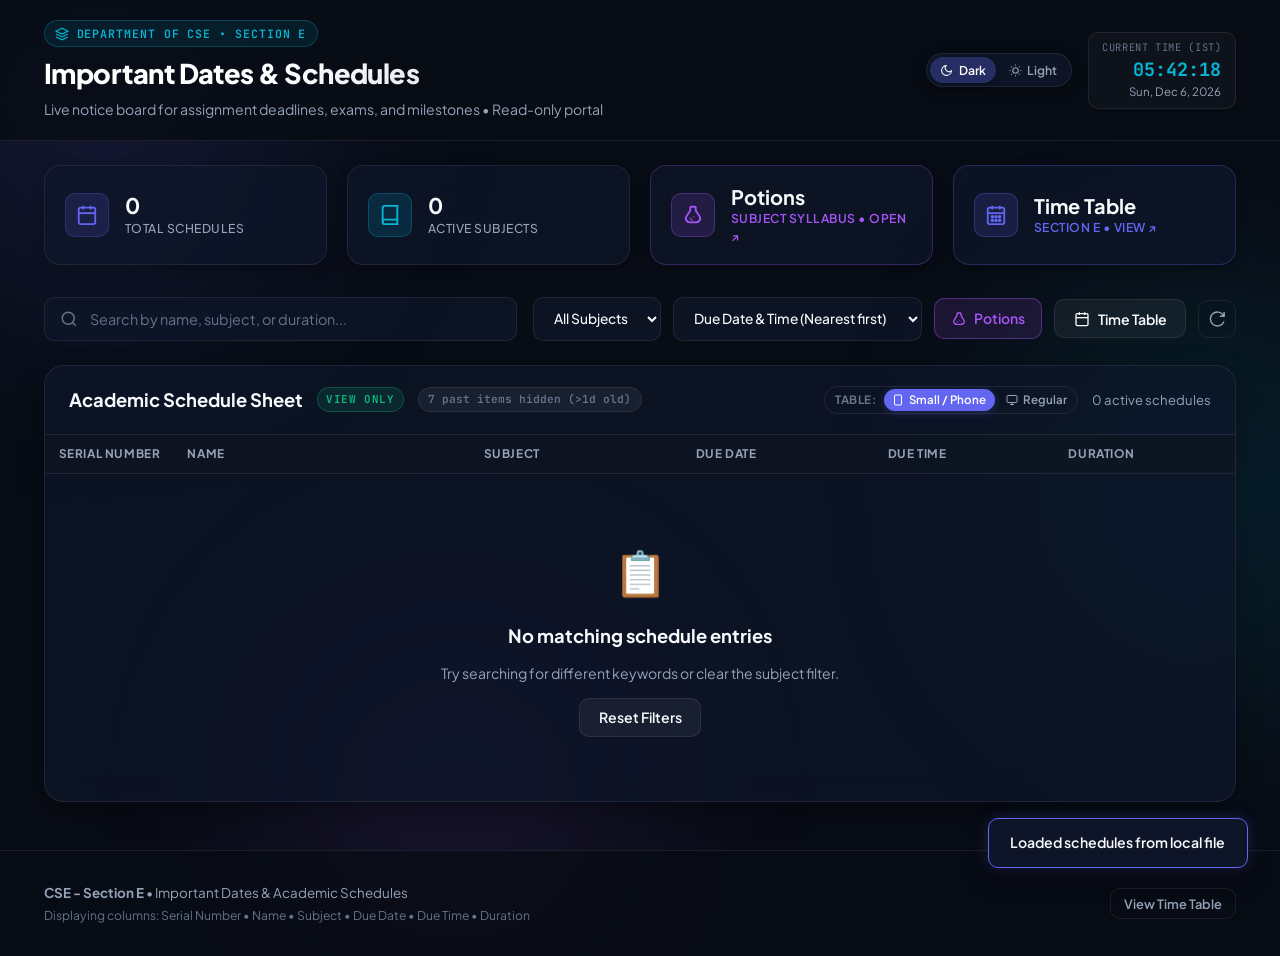
==== commit 7177512f: "Removed Upcoming deadlines" ====
--- a/index.html
+++ b/index.html
@@ -92,18 +92,6 @@
         </div>
       </div>
 
-      <div class="stat-card">
-        <div class="stat-icon urgent-icon">
-          <svg viewBox="0 0 24 24" fill="none" stroke="currentColor" stroke-width="2">
-            <circle cx="12" cy="12" r="10"></circle>
-            <polyline points="12 6 12 12 16 14"></polyline>
-          </svg>
-        </div>
-        <div class="stat-info">
-          <span class="stat-value" id="statDueSoon">--</span>
-          <span class="stat-title">Upcoming Deadline</span>
-        </div>
-      </div>
 
       <div class="stat-card">
         <div class="stat-icon subject-icon">
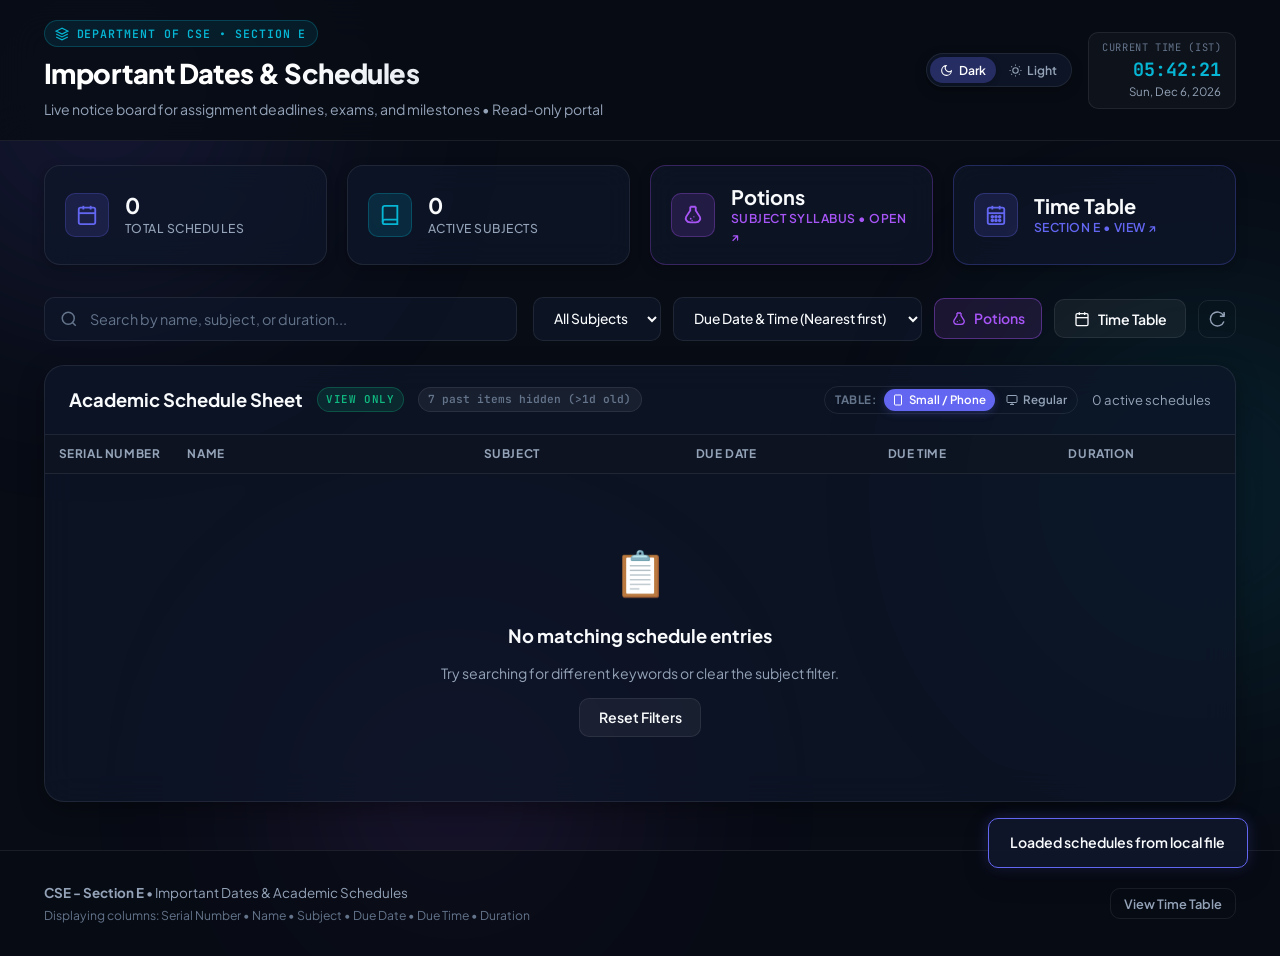
==== commit 78547fb0: "Add deadline editor to testing preview" ====
--- a/index.html
+++ b/index.html
@@ -341,6 +341,7 @@
     </div>
   </footer>
 
-  <script src="script.js?v=2"></script>
+  <script src="schedule-data.js"></script>
+  <script src="script.js?v=3"></script>
 </body>
 </html>
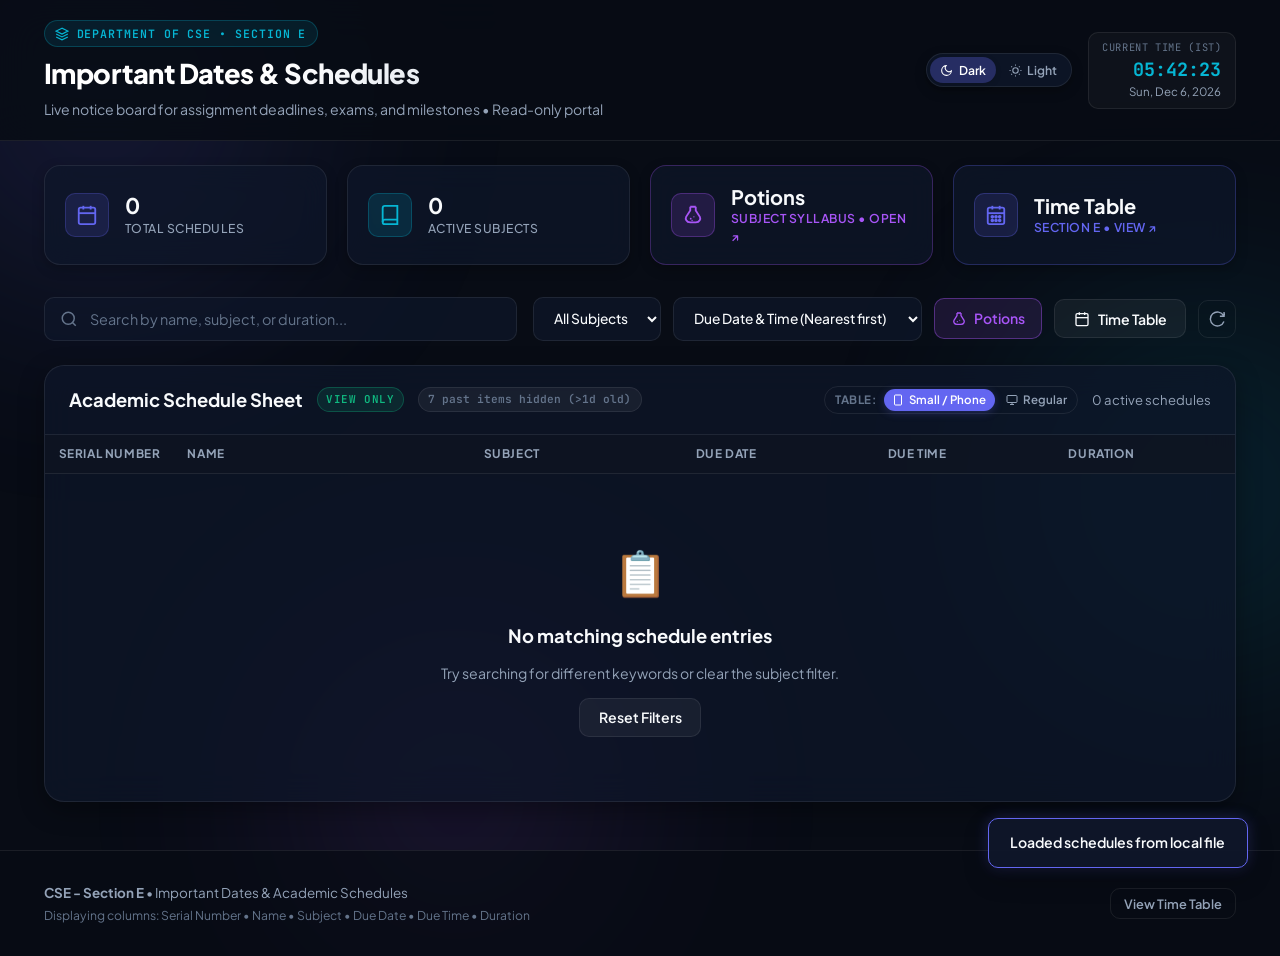
==== commit 412a418b: "Add deadline editor to testing preview" ====
--- a/index.html
+++ b/index.html
@@ -74,7 +74,7 @@
     </div>
   </header>
 
-  <!-- Quick Status Summary Cards -->
+  <!-- Quick Status Summary Cards h -->
   <section class="stats-section">
     <div class="container stats-grid-view">
       <div class="stat-card">
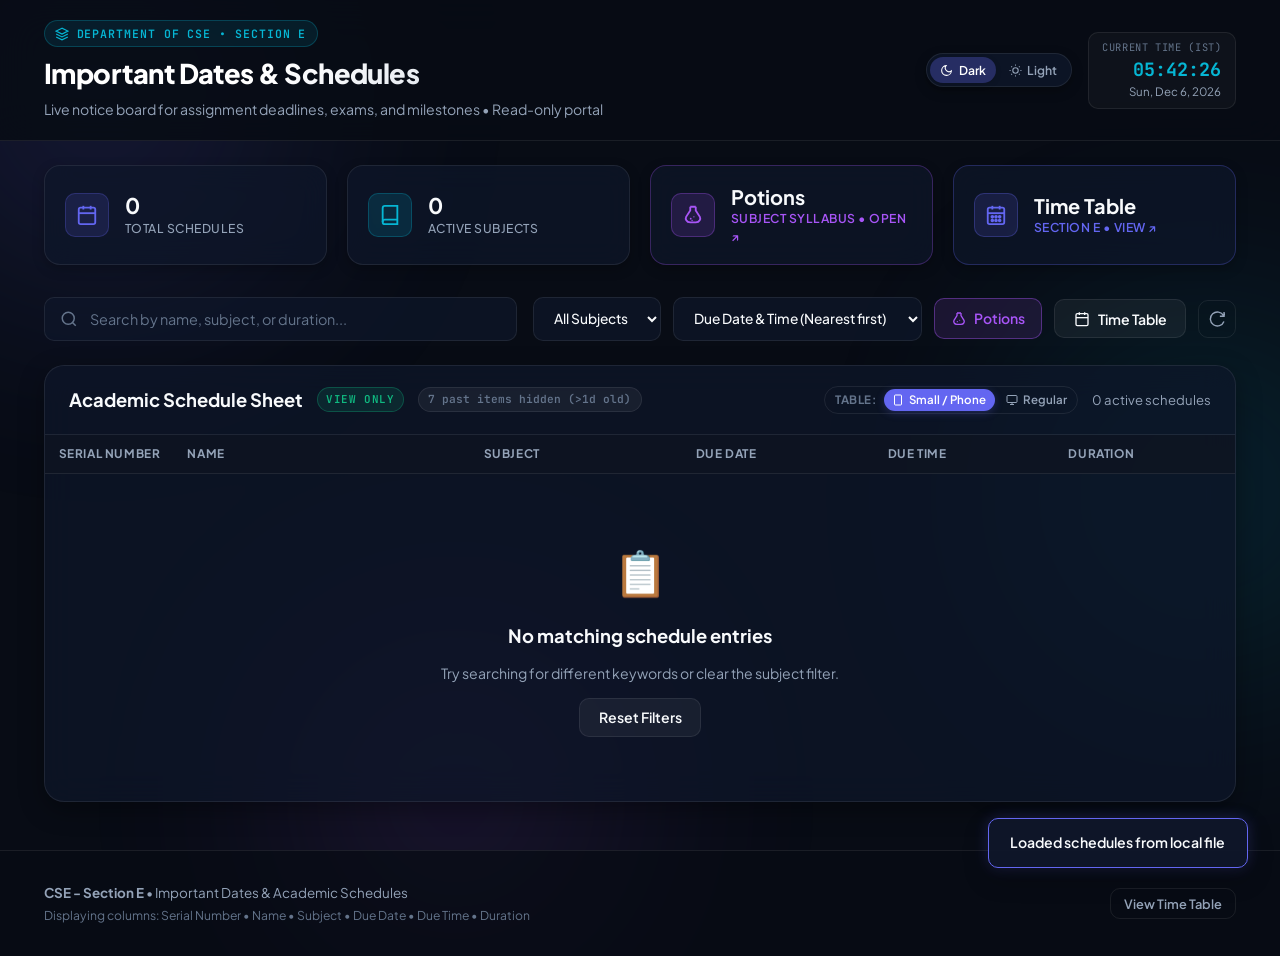
==== commit 730c37d9: "Show admin edits in the public testing preview" ====
--- a/index.html
+++ b/index.html
@@ -342,6 +342,6 @@
   </footer>
 
   <script src="schedule-data.js"></script>
-  <script src="script.js?v=3"></script>
+  <script src="script.js?v=4"></script>
 </body>
 </html>
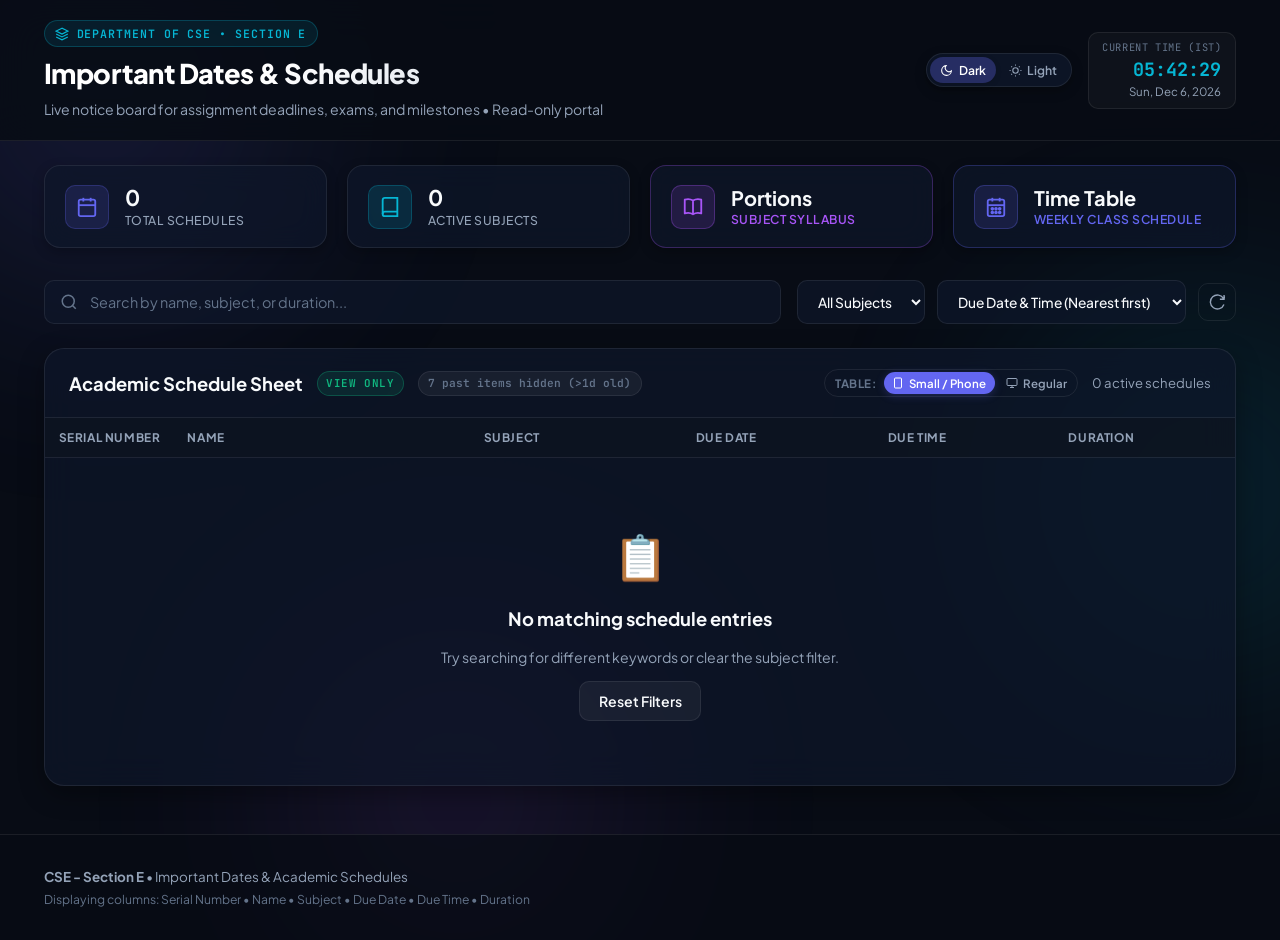
==== commit 8f029c0c: "Polish schedule loading and compact the admin layout" ====
--- a/index.html
+++ b/index.html
@@ -3,12 +3,12 @@
 <head>
   <meta charset="UTF-8">
   <meta name="viewport" content="width=device-width, initial-scale=1.0">
-  <meta name="description" content="CSE-E Academic Schedules & Important Dates - View-only portal synced with offline schedules.txt.">
+  <meta name="description" content="CSE-E academic schedules, deadlines, and important dates.">
   <title>CSE - E | Important Dates & Schedules</title>
   <link rel="preconnect" href="https://fonts.googleapis.com">
   <link rel="preconnect" href="https://fonts.gstatic.com" crossorigin>
   <link href="https://fonts.googleapis.com/css2?family=Plus+Jakarta+Sans:wght@300;400;500;600;700;800&family=JetBrains+Mono:wght@400;500;600&display=swap" rel="stylesheet">
-  <link rel="stylesheet" href="style.css?v=2">
+  <link rel="stylesheet" href="style.css?v=5">
   <script>
     (function() {
       try {
@@ -106,18 +106,15 @@
         </div>
       </div>
 
-      <a class="stat-card stat-card-interactive potions-card" id="openPotionsCard" href="https://docs.google.com/document/d/1VaUhq8K8fnK2XZphHLswSCfXqhqDWJyjUrxUcjW-ZAA/edit?usp=sharing" target="_blank" rel="noopener noreferrer" title="View Subject Syllabus (Potions)">
-        <div class="stat-icon potions-icon">
-          <svg viewBox="0 0 24 24" fill="none" stroke="currentColor" stroke-width="2">
-            <path d="M9 3h6M9 3v4L4.5 14C3.5 16 4.5 20 9 20h6c4.5 0 5.5-4 4.5-6L15 7V3M9 3h6"/>
-            <circle cx="9.5" cy="16" r="1" fill="currentColor" stroke="none"/>
-            <circle cx="13" cy="14" r="0.75" fill="currentColor" stroke="none"/>
-            <circle cx="11" cy="18" r="0.75" fill="currentColor" stroke="none"/>
+      <a class="stat-card stat-card-interactive portions-card" href="https://docs.google.com/document/d/1VaUhq8K8fnK2XZphHLswSCfXqhqDWJyjUrxUcjW-ZAA/edit?usp=sharing" target="_blank" rel="noopener noreferrer" title="View subject syllabus">
+        <div class="stat-icon portions-icon">
+          <svg viewBox="0 0 24 24" fill="none" stroke="currentColor" stroke-width="2" stroke-linecap="round" stroke-linejoin="round" aria-hidden="true">
+            <path d="M12 5C9.6 3.5 6.5 3 3 4v15c3.5-1 6.6-.5 9 1 2.4-1.5 5.5-2 9-1V4c-3.5-1-6.6-.5-9 1Zm0 0v15"/>
           </svg>
         </div>
         <div class="stat-info">
-          <span class="stat-value potions-val">Potions</span>
-          <span class="stat-title potions-sub">Subject Syllabus &bull; Open ↗</span>
+          <span class="stat-value portions-val">Portions</span>
+          <span class="stat-title portions-sub">Subject syllabus</span>
         </div>
       </a>
 
@@ -138,7 +135,7 @@
         </div>
         <div class="stat-info">
           <span class="stat-value timetable-val">Time Table</span>
-          <span class="stat-title timetable-sub">Section E &bull; View ↗</span>
+          <span class="stat-title timetable-sub">Weekly class schedule</span>
         </div>
       </div>
     </div>
@@ -178,26 +175,7 @@
             </select>
           </div>
 
-          <a class="btn btn-potions" id="openPotionsBtn" href="https://docs.google.com/document/d/1VaUhq8K8fnK2XZphHLswSCfXqhqDWJyjUrxUcjW-ZAA/edit?usp=sharing" target="_blank" rel="noopener noreferrer" title="View Subject Syllabus">
-            <svg class="icon" viewBox="0 0 24 24" fill="none" stroke="currentColor" stroke-width="2">
-              <path d="M9 3h6M9 3v4L4.5 14C3.5 16 4.5 20 9 20h6c4.5 0 5.5-4 4.5-6L15 7V3"/>
-              <circle cx="9.5" cy="16" r="1" fill="currentColor" stroke="none"/>
-              <circle cx="13" cy="14" r="0.75" fill="currentColor" stroke="none"/>
-            </svg>
-            <span>Potions</span>
-          </a>
-
-          <button class="btn btn-secondary" id="openTimetableBtn" type="button" title="View Weekly Class Time Table">
-            <svg class="icon" viewBox="0 0 24 24" fill="none" stroke="currentColor" stroke-width="2">
-              <rect x="3" y="4" width="18" height="18" rx="2" ry="2"></rect>
-              <line x1="16" y1="2" x2="16" y2="6"></line>
-              <line x1="8" y1="2" x2="8" y2="6"></line>
-              <line x1="3" y1="10" x2="21" y2="10"></line>
-            </svg>
-            <span>Time Table</span>
-          </button>
-
-          <button class="btn btn-ghost btn-icon-only" id="refreshBtn" title="Reload schedules data">
+          <button class="btn btn-ghost btn-icon-only" id="refreshBtn" type="button" title="Refresh schedule" aria-label="Refresh schedule" disabled>
             <svg viewBox="0 0 24 24" fill="none" stroke="currentColor" stroke-width="2">
               <path d="M21.5 2v6h-6M21.34 15.57a10 10 0 1 1-.57-8.38l5.67-5.67"/>
             </svg>
@@ -214,18 +192,18 @@
             <line x1="12" y1="16" x2="12.01" y2="16"></line>
           </svg>
           <div>
-            <strong>Direct file:// protocol detected:</strong>
-            <span>Browsers restrict reading local disk files via file://. Choose <code>schedules.txt</code> from this folder once or open via GitHub Pages / local server.</span>
+            <strong>Offline schedule</strong>
+            <span>Choose a schedule file or open the hosted site.</span>
           </div>
         </div>
         <label class="btn btn-sm btn-primary file-input-label">
-          <span>Choose schedules.txt</span>
+          <span>Choose schedule file</span>
           <input type="file" id="localFileInput" accept=".txt,.csv" style="display: none;">
         </label>
       </div>
 
       <!-- Schedules Table Container -->
-      <div class="table-container-card scale-compact" id="tableCard">
+      <div class="table-container-card scale-compact" id="tableCard" data-loading>
         <div class="table-header-meta">
           <div class="table-title-wrap">
             <h2 class="section-title">Academic Schedule Sheet</h2>
@@ -257,7 +235,11 @@
           </div>
         </div>
 
-        <div class="table-responsive">
+        <div class="schedule-loader" role="status">
+          <div class="schedule-pixels" aria-hidden="true"></div>
+          <span id="scheduleLoadStatus">Loading schedule</span>
+        </div>
+        <div class="table-responsive" id="scheduleTableRegion" aria-busy="true">
           <table class="schedules-table" id="schedulesTable">
             <thead>
               <tr>
@@ -269,9 +251,7 @@
                 <th class="col-duration" scope="col"><span class="th-desktop">Duration</span><span class="th-mobile">Dur</span></th>
               </tr>
             </thead>
-            <tbody id="schedulesTableBody">
-              <!-- Dynamically populated rows from schedules.txt -->
-            </tbody>
+            <tbody id="schedulesTableBody"></tbody>
           </table>
         </div>
 
@@ -335,13 +315,10 @@
         <p><strong>CSE - Section E</strong> &bull; Important Dates &amp; Academic Schedules</p>
         <p class="text-muted">Displaying columns: Serial Number &bull; Name &bull; Subject &bull; Due Date &bull; Due Time &bull; Duration</p>
       </div>
-      <div class="footer-actions">
-        <button class="btn btn-sm btn-ghost" id="openTimetableFooterBtn">View Time Table</button>
-      </div>
     </div>
   </footer>
 
   <script src="schedule-data.js"></script>
-  <script src="script.js?v=4"></script>
+  <script src="script.js?v=5"></script>
 </body>
 </html>
--- a/style.css
+++ b/style.css
@@ -800,6 +800,56 @@
   box-shadow: var(--shadow-md);
 }
 
+.schedule-loader {
+  display: none;
+  min-height: 15rem;
+  padding: 2rem 1rem;
+  place-content: center;
+  justify-items: center;
+  gap: 1rem;
+  color: var(--text-muted);
+  font-size: .9rem;
+  font-weight: 600;
+}
+
+[data-loading] .schedule-loader { display: grid; }
+[data-loading] :is(.table-responsive, .empty-state, .results-count) { display: none !important; }
+
+.schedule-pixels {
+  display: grid;
+  grid-template-columns: repeat(6, 1rem);
+  gap: .3rem;
+  perspective: 320px;
+}
+
+.schedule-pixels span {
+  aspect-ratio: 1;
+  border-radius: 3px;
+  background: var(--primary);
+  opacity: .35;
+  animation: schedule-pixel-flip .9s ease-in-out infinite both;
+  animation-delay: calc(var(--pixel-delay) * 42ms);
+}
+
+@keyframes schedule-pixel-flip {
+  0%, 100% { transform: rotateX(0); opacity: .25; }
+  49% { transform: rotateX(180deg); opacity: .95; background: var(--cyan); }
+}
+
+#tableCard:not([data-loading]) .table-responsive {
+  animation: schedule-reveal 220ms ease-out both;
+}
+
+@keyframes schedule-reveal {
+  from { opacity: 0; transform: translateY(5px); }
+  to { opacity: 1; transform: translateY(0); }
+}
+
+@media (prefers-reduced-motion: reduce) {
+  .schedule-pixels span,
+  #tableCard:not([data-loading]) .table-responsive { animation: none; }
+}
+
 .table-header-meta {
   padding: 1.25rem 1.5rem;
   border-bottom: 1px solid var(--border-subtle);
@@ -1748,12 +1798,6 @@
   margin-top: 0.2rem;
 }
 
-.footer-actions {
-  display: flex;
-  gap: 0.75rem;
-  align-items: center;
-}
-
 /* ==========================================================================
    Responsive Adaptations
    ========================================================================== */
@@ -2173,34 +2217,34 @@
 }
 
 /* ==========================================================================
-   Potions Card & Button
+   Portions Card
    ========================================================================== */
 
-.potions-icon {
+.portions-icon {
   background: rgba(168, 85, 247, 0.15);
   color: #a855f7;
   border: 1px solid rgba(168, 85, 247, 0.3);
   transition: all var(--transition-fast);
 }
 
-.stat-card-interactive:hover .potions-icon {
+.stat-card-interactive:hover .portions-icon {
   background: #a855f7;
   color: #ffffff;
   transform: scale(1.05);
 }
 
-.potions-card {
+.portions-card {
   border-color: rgba(168, 85, 247, 0.28) !important;
   text-decoration: none;
 }
 
-.potions-card:hover,
-.potions-card:focus-visible {
+.portions-card:hover,
+.portions-card:focus-visible {
   border-color: #a855f7 !important;
   box-shadow: 0 8px 24px rgba(168, 85, 247, 0.25) !important;
 }
 
-.potions-val {
+.portions-val {
   font-size: 1.25rem;
   font-weight: 700;
   color: var(--text-main);
@@ -2209,40 +2253,9 @@
   gap: 0.35rem;
 }
 
-.potions-sub {
+.portions-sub {
   color: #a855f7;
   font-weight: 600;
-}
-
-.btn-potions {
-  display: inline-flex;
-  align-items: center;
-  gap: 0.45rem;
-  padding: 0.55rem 1rem;
-  border-radius: var(--radius-md);
-  font-size: 0.875rem;
-  font-weight: 600;
-  font-family: var(--font-sans);
-  cursor: pointer;
-  border: 1px solid rgba(168, 85, 247, 0.4);
-  background: rgba(168, 85, 247, 0.12);
-  color: #a855f7;
-  text-decoration: none;
-  transition: all var(--transition-fast);
-  white-space: nowrap;
-}
-
-.btn-potions:hover {
-  background: #a855f7;
-  color: #ffffff;
-  border-color: #a855f7;
-  box-shadow: 0 4px 16px rgba(168, 85, 247, 0.35);
-  transform: translateY(-1px);
-}
-
-.btn-potions .icon {
-  width: 16px;
-  height: 16px;
 }
 
 /* Timetable Lightbox Modal */
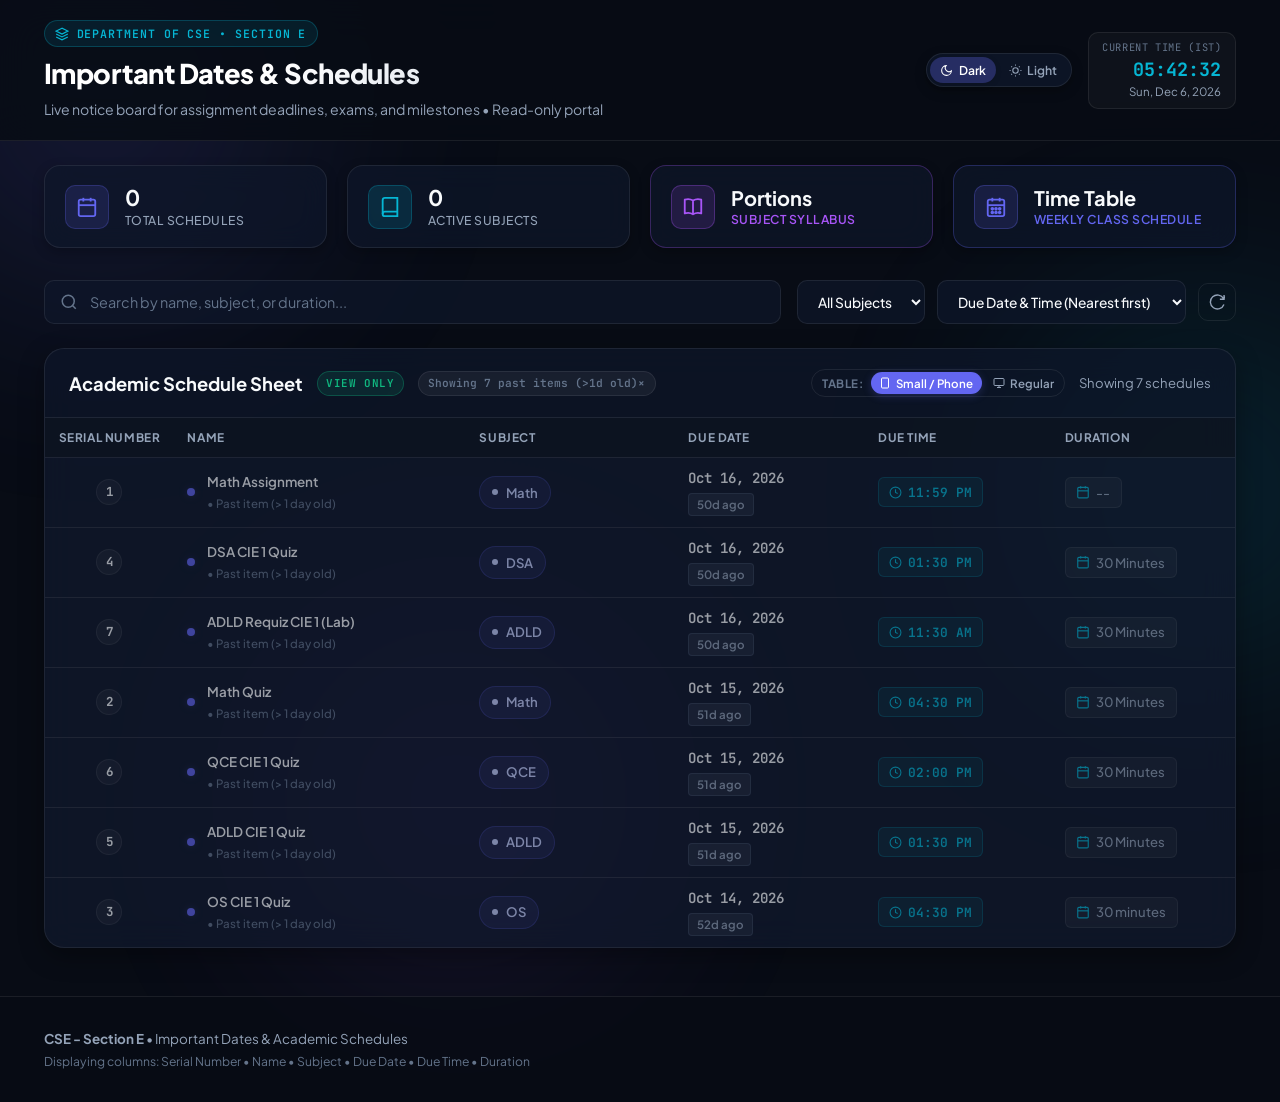
==== commit f7c20f7e: "Share deadlines and limit editing to one active admin" ====
--- a/index.html
+++ b/index.html
@@ -8,7 +8,8 @@
   <link rel="preconnect" href="https://fonts.googleapis.com">
   <link rel="preconnect" href="https://fonts.gstatic.com" crossorigin>
   <link href="https://fonts.googleapis.com/css2?family=Plus+Jakarta+Sans:wght@300;400;500;600;700;800&family=JetBrains+Mono:wght@400;500;600&display=swap" rel="stylesheet">
-  <link rel="stylesheet" href="style.css?v=5">
+  <link rel="stylesheet" href="style.css?v=6">
+  <link rel="stylesheet" href="schedule-loader.css">
   <script>
     (function() {
       try {
@@ -203,7 +204,7 @@
       </div>
 
       <!-- Schedules Table Container -->
-      <div class="table-container-card scale-compact" id="tableCard" data-loading>
+      <div class="table-container-card scale-compact" id="tableCard" data-schedule-panel data-loading>
         <div class="table-header-meta">
           <div class="table-title-wrap">
             <h2 class="section-title">Academic Schedule Sheet</h2>
@@ -237,9 +238,9 @@
 
         <div class="schedule-loader" role="status">
           <div class="schedule-pixels" aria-hidden="true"></div>
-          <span id="scheduleLoadStatus">Loading schedule</span>
-        </div>
-        <div class="table-responsive" id="scheduleTableRegion" aria-busy="true">
+          <span data-load-message>Loading schedule</span>
+        </div>
+        <div class="table-responsive" data-schedule-table aria-busy="true">
           <table class="schedules-table" id="schedulesTable">
             <thead>
               <tr>
@@ -318,7 +319,8 @@
     </div>
   </footer>
 
-  <script src="schedule-data.js"></script>
-  <script src="script.js?v=5"></script>
+  <script src="schedule-data.js?v=2"></script>
+  <script src="schedule-loader.js"></script>
+  <script src="script.js?v=6"></script>
 </body>
 </html>
--- a/style.css
+++ b/style.css
@@ -800,56 +800,6 @@
   box-shadow: var(--shadow-md);
 }
 
-.schedule-loader {
-  display: none;
-  min-height: 15rem;
-  padding: 2rem 1rem;
-  place-content: center;
-  justify-items: center;
-  gap: 1rem;
-  color: var(--text-muted);
-  font-size: .9rem;
-  font-weight: 600;
-}
-
-[data-loading] .schedule-loader { display: grid; }
-[data-loading] :is(.table-responsive, .empty-state, .results-count) { display: none !important; }
-
-.schedule-pixels {
-  display: grid;
-  grid-template-columns: repeat(6, 1rem);
-  gap: .3rem;
-  perspective: 320px;
-}
-
-.schedule-pixels span {
-  aspect-ratio: 1;
-  border-radius: 3px;
-  background: var(--primary);
-  opacity: .35;
-  animation: schedule-pixel-flip .9s ease-in-out infinite both;
-  animation-delay: calc(var(--pixel-delay) * 42ms);
-}
-
-@keyframes schedule-pixel-flip {
-  0%, 100% { transform: rotateX(0); opacity: .25; }
-  49% { transform: rotateX(180deg); opacity: .95; background: var(--cyan); }
-}
-
-#tableCard:not([data-loading]) .table-responsive {
-  animation: schedule-reveal 220ms ease-out both;
-}
-
-@keyframes schedule-reveal {
-  from { opacity: 0; transform: translateY(5px); }
-  to { opacity: 1; transform: translateY(0); }
-}
-
-@media (prefers-reduced-motion: reduce) {
-  .schedule-pixels span,
-  #tableCard:not([data-loading]) .table-responsive { animation: none; }
-}
-
 .table-header-meta {
   padding: 1.25rem 1.5rem;
   border-bottom: 1px solid var(--border-subtle);
--- a/schedule-loader.css
+++ b/schedule-loader.css
@@ -0,0 +1,50 @@
+.schedule-loader {
+  display: none;
+  min-height: 15rem;
+  padding: 2rem 1rem;
+  place-content: center;
+  justify-items: center;
+  gap: 1rem;
+  color: var(--text-muted, #a6b1c7);
+  font-size: .9rem;
+  font-weight: 600;
+}
+
+[data-loading] .schedule-loader { display: grid; }
+[data-loading] :is([data-schedule-table], .empty-state, .empty, .results-count) { display: none !important; }
+
+.schedule-pixels {
+  display: grid;
+  grid-template-columns: repeat(6, 1rem);
+  gap: .3rem;
+  perspective: 320px;
+}
+
+.schedule-pixels span {
+  aspect-ratio: 1;
+  border-radius: 3px;
+  background: var(--primary, #6c8ff0);
+  opacity: .35;
+  animation: schedule-pixel-flip .9s ease-in-out infinite both;
+  animation-delay: calc(var(--pixel-delay) * 42ms);
+}
+
+@keyframes schedule-pixel-flip {
+  0%, 100% { transform: rotateX(0); opacity: .25; }
+  49% { transform: rotateX(180deg); opacity: .95; background: var(--cyan, #67e8f9); }
+}
+
+[data-schedule-panel]:not([data-loading]) [data-schedule-table] {
+  animation: schedule-reveal 220ms ease-out both;
+}
+
+@keyframes schedule-reveal {
+  from { opacity: 0; transform: translateY(5px); }
+  to { opacity: 1; transform: translateY(0); }
+}
+
+@media (prefers-reduced-motion: reduce) {
+  .schedule-pixels span,
+  [data-schedule-panel]:not([data-loading]) [data-schedule-table] { animation: none; }
+}
+
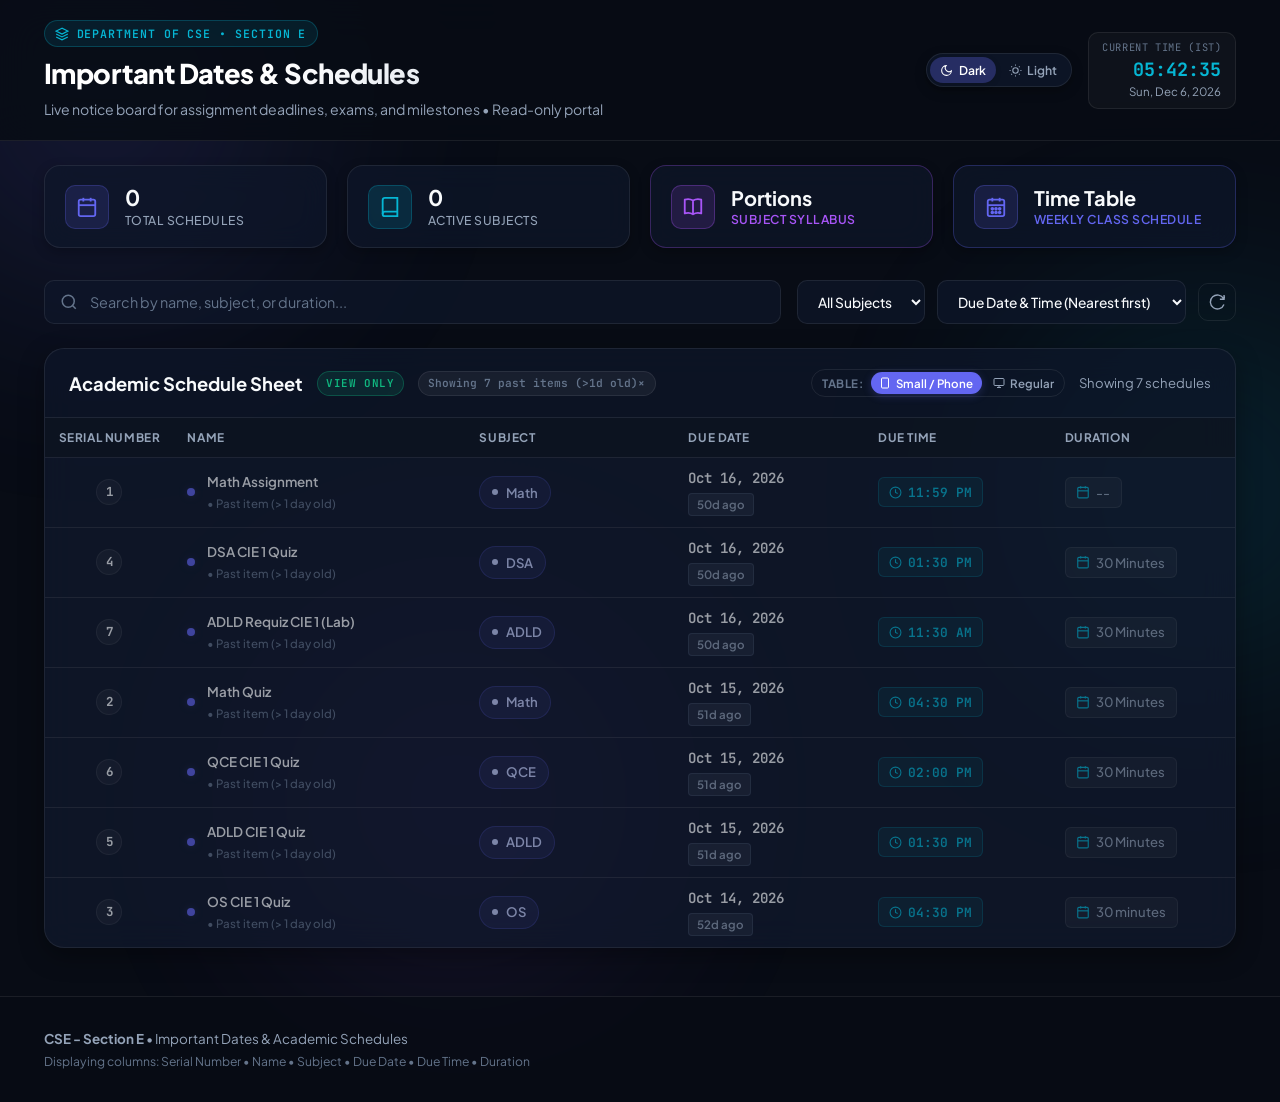
==== commit fc2216e2: "Connect Google Drive schedule and admin editor" ====
--- a/index.html
+++ b/index.html
@@ -321,6 +321,6 @@
 
   <script src="schedule-data.js?v=2"></script>
   <script src="schedule-loader.js"></script>
-  <script src="script.js?v=6"></script>
+  <script src="script.js?v=7"></script>
 </body>
 </html>
